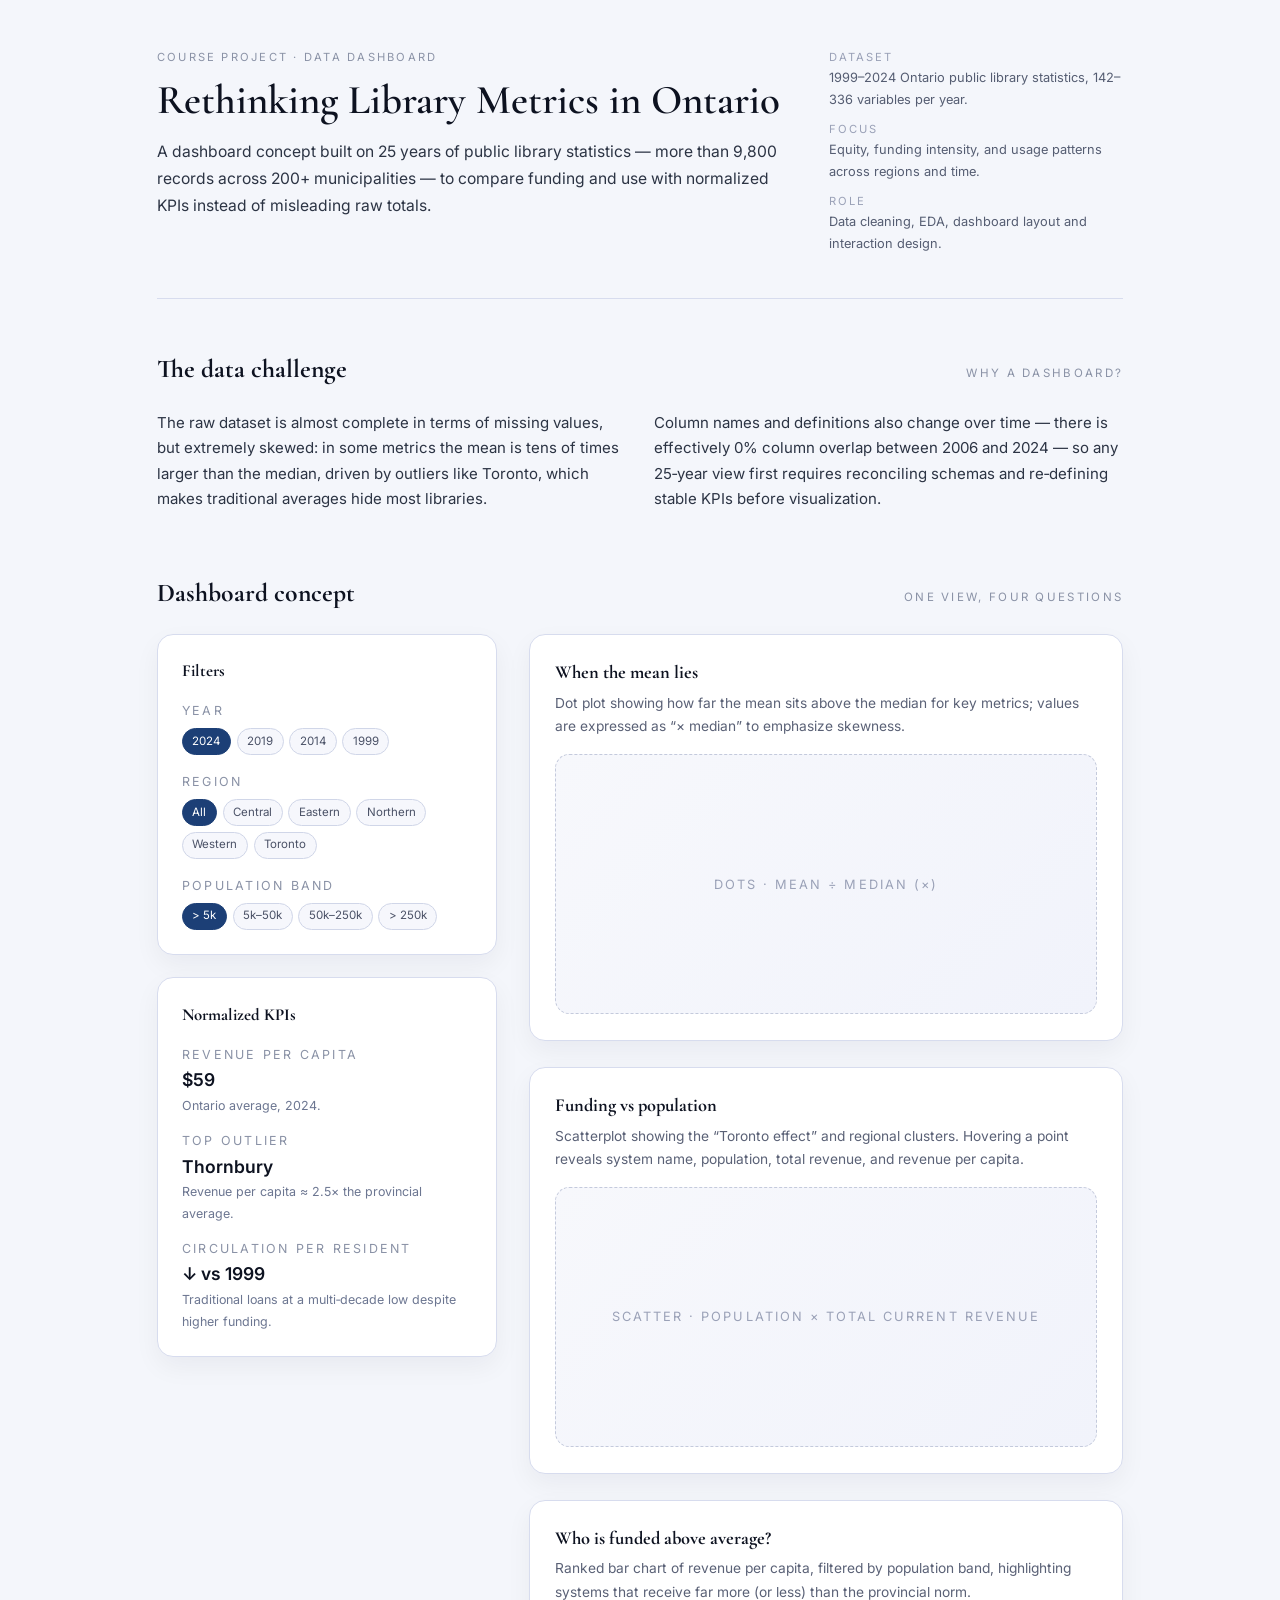
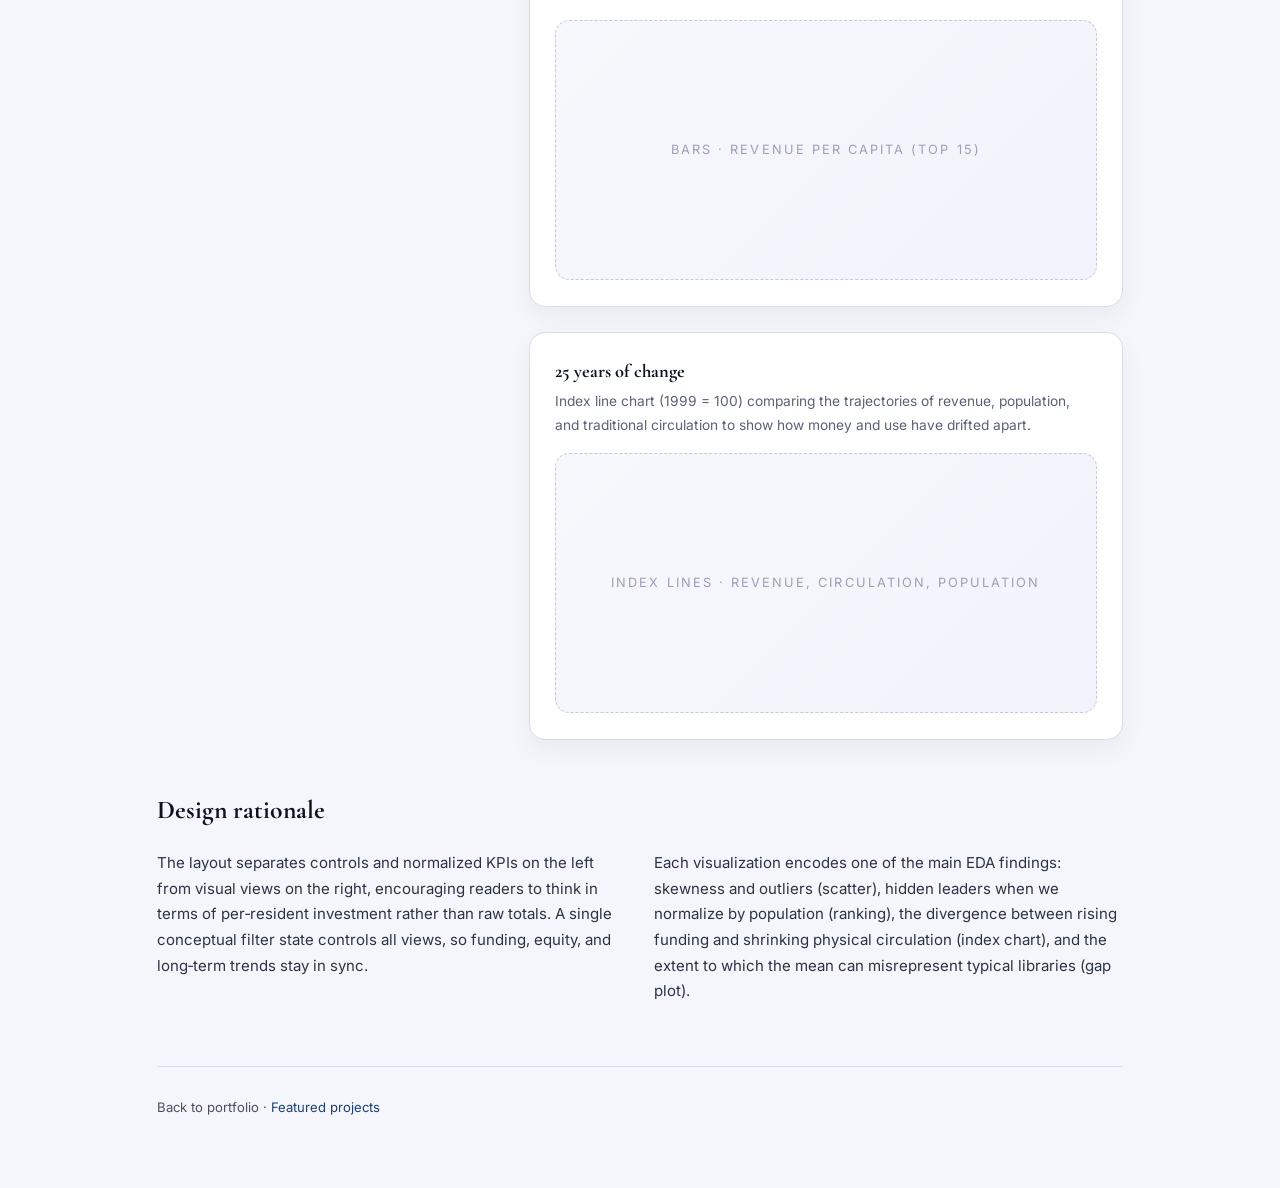
==== libraries-dashboard.html @ c0af86b8 "Initial commit (repo recriado)" ====
<!DOCTYPE html>
<html lang="en">
<head>
  <meta charset="UTF-8" />
  <title>Rethinking Library Metrics in Ontario | Vitor Messias</title>
  <meta name="viewport" content="width=device-width, initial-scale=1" />
  <link href="https://fonts.googleapis.com/css2?family=Cormorant+Garamond:wght@500;600;700&family=Inter:wght@300;400;500;600&display=swap" rel="stylesheet">
  <link rel="stylesheet" href="css/libraries-dashboard.css" />
</head>
<body>
  <div class="page">

    <!-- HERO -->
    <header class="hero">
      <div class="hero-text">
        <p class="eyebrow">Course project · Data dashboard</p>
        <h1 class="hero-title">Rethinking Library Metrics in Ontario</h1>
        <p class="hero-deck">
          A dashboard concept built on 25 years of public library statistics — more than 9,800 records across 200+ municipalities — to compare funding and use with normalized KPIs instead of misleading raw totals.
        </p>
      </div>
      <aside class="hero-meta">
        <p><span>Dataset</span>1999–2024 Ontario public library statistics, 142–336 variables per year.</p>
        <p><span>Focus</span>Equity, funding intensity, and usage patterns across regions and time.</p>
        <p><span>Role</span>Data cleaning, EDA, dashboard layout and interaction design.</p>
      </aside>
    </header>

    <!-- SECTION: DATA CHALLENGE -->
    <section class="section">
      <header class="section-head">
        <h2>The data challenge</h2>
        <span class="section-tag">Why a dashboard?</span>
      </header>
      <div class="section-body two-col">
        <p>
          The raw dataset is almost complete in terms of missing values, but extremely skewed: in some metrics the mean is tens of times larger than the median, driven by outliers like Toronto, which makes traditional averages hide most libraries.
        </p>
        <p>
          Column names and definitions also change over time — there is effectively 0% column overlap between 2006 and 2024 — so any 25‑year view first requires reconciling schemas and re‑defining stable KPIs before visualization.
        </p>
      </div>
    </section>

    <!-- DASHBOARD LAYOUT -->
    <section class="section">
      <header class="section-head">
        <h2>Dashboard concept</h2>
        <span class="section-tag">One view, four questions</span>
      </header>

      <div class="dash-layout">
        <!-- LEFT: FILTERS & KPIs -->
        <aside class="dash-sidebar">
          <div class="panel panel-filters">
            <h3>Filters</h3>
            <div class="filter-group">
              <label>Year</label>
              <div class="pill-row">
                <span class="pill pill-active">2024</span>
                <span class="pill">2019</span>
                <span class="pill">2014</span>
                <span class="pill">1999</span>
              </div>
            </div>
            <div class="filter-group">
              <label>Region</label>
              <div class="pill-row">
                <span class="pill pill-active">All</span>
                <span class="pill">Central</span>
                <span class="pill">Eastern</span>
                <span class="pill">Northern</span>
                <span class="pill">Western</span>
                <span class="pill">Toronto</span>
              </div>
            </div>
            <div class="filter-group">
              <label>Population band</label>
              <div class="pill-row">
                <span class="pill pill-active">&gt; 5k</span>
                <span class="pill">5k–50k</span>
                <span class="pill">50k–250k</span>
                <span class="pill">&gt; 250k</span>
              </div>
            </div>
          </div>

          <div class="panel panel-kpis">
            <h3>Normalized KPIs</h3>
            <div class="kpi">
              <span class="kpi-label">Revenue per capita</span>
              <span class="kpi-value">$59</span>
              <span class="kpi-note">Ontario average, 2024.</span>
            </div>
            <div class="kpi">
              <span class="kpi-label">Top outlier</span>
              <span class="kpi-value">Thornbury</span>
              <span class="kpi-note">Revenue per capita ≈ 2.5× the provincial average.</span>
            </div>
            <div class="kpi">
              <span class="kpi-label">Circulation per resident</span>
              <span class="kpi-value">↓ vs 1999</span>
              <span class="kpi-note">Traditional loans at a multi‑decade low despite higher funding.</span>
            </div>
          </div>
        </aside>

        <!-- RIGHT: MAIN VIEWS -->
        <div class="dash-main">

          <!-- VIEW 1: FUNDING VS POPULATION -->
          <section class="view view-scatter">
            <header class="view-head">
              <h3>Funding vs population</h3>
              <p>Scatterplot showing the “Toronto effect” and regional clusters. Hovering a point reveals system name, population, total revenue, and revenue per capita.</p>
            </header>
            <div class="view-body">
              <div id="viz-funding-scatter" class="viz-placeholder">
                <span>Scatter · Population × Total current revenue</span>
              </div>
            </div>
          </section>

          <!-- VIEW 2: REVENUE PER CAPITA RANKING -->
          <section class="view view-bar">
            <header class="view-head">
              <h3>Who is funded above average?</h3>
              <p>Ranked bar chart of revenue per capita, filtered by population band, highlighting systems that receive far more (or less) than the provincial norm.</p>
            </header>
            <div class="view-body">
              <div id="viz-revenue-ranking" class="viz-placeholder">
                <span>Bars · Revenue per capita (Top 15)</span>
              </div>
            </div>
          </section>

          <!-- VIEW 3: 25-YEAR INDEX -->
          <section class="view view-index">
            <header class="view-head">
              <h3>25 years of change</h3>
              <p>Index line chart (1999 = 100) comparing the trajectories of revenue, population, and traditional circulation to show how money and use have drifted apart.</p>
            </header>
            <div class="view-body">
              <div id="viz-index-lines" class="viz-placeholder">
                <span>Index lines · Revenue, circulation, population</span>
              </div>
            </div>
          </section>

          <!-- VIEW 4: WHEN MEAN LIES -->
          <section class="view view-dot">
            <header class="view-head">
              <h3>When the mean lies</h3>
              <p>Dot plot showing how far the mean sits above the median for key metrics; values are expressed as “× median” to emphasize skewness.</p>
            </header>
            <div class="view-body">
              <div id="viz-metrics-gap" class="viz-placeholder">
                <span>Dots · Mean ÷ Median (×)</span>
              </div>
            </div>
          </section>

        </div>
      </div>
    </section>

    <!-- SECTION: DESIGN RATIONALE -->
    <section class="section">
      <header class="section-head">
        <h2>Design rationale</h2>
      </header>
      <div class="section-body two-col">
        <p>
          The layout separates controls and normalized KPIs on the left from visual views on the right, encouraging readers to think in terms of per‑resident investment rather than raw totals. A single conceptual filter state controls all views, so funding, equity, and long‑term trends stay in sync.
        </p>
        <p>
          Each visualization encodes one of the main EDA findings: skewness and outliers (scatter), hidden leaders when we normalize by population (ranking), the divergence between rising funding and shrinking physical circulation (index chart), and the extent to which the mean can misrepresent typical libraries (gap plot).
        </p>
      </div>
    </section>

    <!-- FOOTER -->
    <footer class="footer">
      <p>
        Back to portfolio · <a href="../index.html#projects">Featured projects</a>
      </p>
    </footer>

  </div>

  <!-- SCRIPTS -->
  <script src="https://d3js.org/d3.v7.min.js"></script>
  <script src="js/libraries-dashboard.js"></script>
</body>
</html>
---- css/libraries-dashboard.css ----
/* GLOBAL */

*,
*::before,
*::after {
  box-sizing: border-box;
}

body {
  margin: 0;
  padding: 0;
  background: #F4F6FB;
  color: #0D1220;
  font-family: 'Inter', system-ui, -apple-system, BlinkMacSystemFont, sans-serif;
  line-height: 1.7;
}

.page {
  max-width: 1120px;
  margin: 0 auto;
  padding: 3rem 6vw 3.5rem;
}

/* ==================== CROSS-BROWSER FIXES ==================== */
.hero-title {
  font-size: 2.65rem;
  font-size: clamp(2.4rem, 3.2vw, 2.9rem);
}
html {
  scroll-behavior: smooth;
  -webkit-font-smoothing: antialiased;
  -moz-osx-font-smoothing: grayscale;
}

/* HERO */

.hero {
  display: grid;
  grid-template-columns: minmax(0, 3fr) minmax(260px, 1.4fr);
  gap: 2.6rem;
  padding-bottom: 2.1rem;
  border-bottom: 1px solid #D7DCEE;
}

.eyebrow {
  text-transform: uppercase;
  letter-spacing: .2em;
  font-size: 0.7rem;
  color: #8A92A6;
  margin: 0 0 0.7rem 0;
}

.hero-title {
  font-family: 'Cormorant Garamond', serif;
  font-weight: 600;
  font-size: clamp(2.4rem, 3.2vw, 2.9rem);
  line-height: 1.1;
  margin: 0 0 1rem 0;
}

.hero-deck {
  margin: 0;
  font-size: 0.98rem;
  color: #2C3444;
  max-width: 40rem;
}

.hero-meta {
  font-size: 0.8rem;
  color: #555D72;
  align-self: flex-start;
}

.hero-meta p {
  margin: 0 0 0.6rem 0;
}

.hero-meta span {
  display: block;
  font-size: 0.7rem;
  text-transform: uppercase;
  letter-spacing: .18em;
  color: #9AA1B7;
}


/* SECTIONS */

.section {
  margin-top: 3rem;
}

.section-head {
  display: flex;
  align-items: baseline;
  justify-content: space-between;
  margin-bottom: 1.2rem;
}

.section-head h2 {
  font-family: 'Cormorant Garamond', serif;
  font-size: 1.6rem;
  margin: 0;
}

.section-tag {
  font-size: 0.72rem;
  text-transform: uppercase;
  letter-spacing: .2em;
  color: #8A92A6;
}

.section-body {
  font-size: 0.94rem;
  color: #2C3444;
}

.section-body p {
  margin: 0 0 0.7rem 0;
}

.section-body.two-col {
  display: grid;
  grid-template-columns: minmax(0, 1.1fr) minmax(0, 1.1fr);
  gap: 1.8rem;
}


/* DASHBOARD LAYOUT */

.dash-layout {
  display: grid;
  grid-template-columns: minmax(260px, 1.2fr) minmax(0, 2.1fr);
  gap: 2rem;
  align-items: flex-start;
}

.dash-sidebar {
  display: flex;
  flex-direction: column;
  gap: 1.4rem;
}

.panel {
  background: #FFFFFF;
  border-radius: 1rem;
  border: 1px solid #D7DCEE;
  box-shadow: 0 10px 26px rgba(7,12,40,0.05);
  padding: 1.4rem 1.5rem 1.5rem;
}

.panel h3 {
  font-family: 'Cormorant Garamond', serif;
  font-size: 1.05rem;
  margin: 0 0 0.9rem 0;
}

.filter-group + .filter-group {
  margin-top: 1rem;
}

.filter-group label {
  display: block;
  font-size: 0.78rem;
  text-transform: uppercase;
  letter-spacing: .18em;
  color: #8A92A6;
  margin-bottom: 0.4rem;
}

.pill-row {
  display: flex;
  flex-wrap: wrap;
  gap: 0.35rem;
}

.pill {
  padding: 0.18rem 0.6rem;
  border-radius: 999px;
  border: 1px solid #D0D6E8;
  font-size: 0.72rem;
  color: #4B5267;
  background: #F6F7FC;
}

.pill-active {
  background: #1C3F76;
  border-color: #1C3F76;
  color: #FFFFFF;
}

.panel-kpis .kpi + .kpi {
  margin-top: 0.9rem;
}

.kpi-label {
  display: block;
  font-size: 0.78rem;
  text-transform: uppercase;
  letter-spacing: .18em;
  color: #8A92A6;
}

.kpi-value {
  display: block;
  font-size: 1.1rem;
  font-weight: 600;
  color: #0D1220;
}

.kpi-note {
  display: block;
  font-size: 0.78rem;
  color: #6C7691;
}


/* MAIN VIEWS */

.dash-main {
  display: flex;
  flex-direction: column;
  gap: 1.6rem;
}

.view-dot     { order: 1; }
.view-scatter { order: 2; }
.view-bar     { order: 3; }
.view-index   { order: 4; }

/* mapeia cada view para sua área */

.view-scatter { grid-area: scatter; }

.view-dot { grid-area: dot; }

.view-bar { grid-area: bar; }

.view-index { grid-area: index; }


.view {
  background: #FFFFFF;
  border-radius: 1rem;
  border: 1px solid #D7DCEE;
  box-shadow: 0 10px 26px rgba(7,12,40,0.05);
  padding: 1.4rem 1.6rem 1.6rem;
}

.view-head h3 {
  font-family: 'Cormorant Garamond', serif;
  font-size: 1.15rem;
  margin: 0 0 0.2rem 0;
}

.view-head p {
  margin: 0;
  font-size: 0.86rem;
  color: #5A6176;
}

.view-body {
  margin-top: 1rem;
}

.viz-placeholder {
  border-radius: 0.9rem;
  border: 1px dashed #C4CADC;
  background: linear-gradient(135deg, #F7F8FC 0%, #F1F3FB 100%);
  min-height: 260px;  /* estava 190px */
  display: flex;
  align-items: center;
  justify-content: center;
  text-align: center;
  font-size: 0.8rem;
  text-transform: uppercase;
  letter-spacing: .16em;
  color: #9AA1B7;
}

/* FOOTER */

.footer {
  margin-top: 3.2rem;
  padding-top: 1rem;
  border-top: 1px solid #D7DCEE;
  font-size: 0.82rem;
  color: #4B5060;
}

.footer a {
  color: #1C3F76;
  text-decoration: none;
}


/* RESPONSIVE */

@media (max-width: 900px) {
  .page {
    padding: 2.5rem 6vw 3rem;
  }

  .hero {
    grid-template-columns: 1fr;
    gap: 1.6rem;
  }

  .section-body.two-col {
    grid-template-columns: 1fr;
  }

  .dash-layout {
    grid-template-columns: 1fr;
  }
}
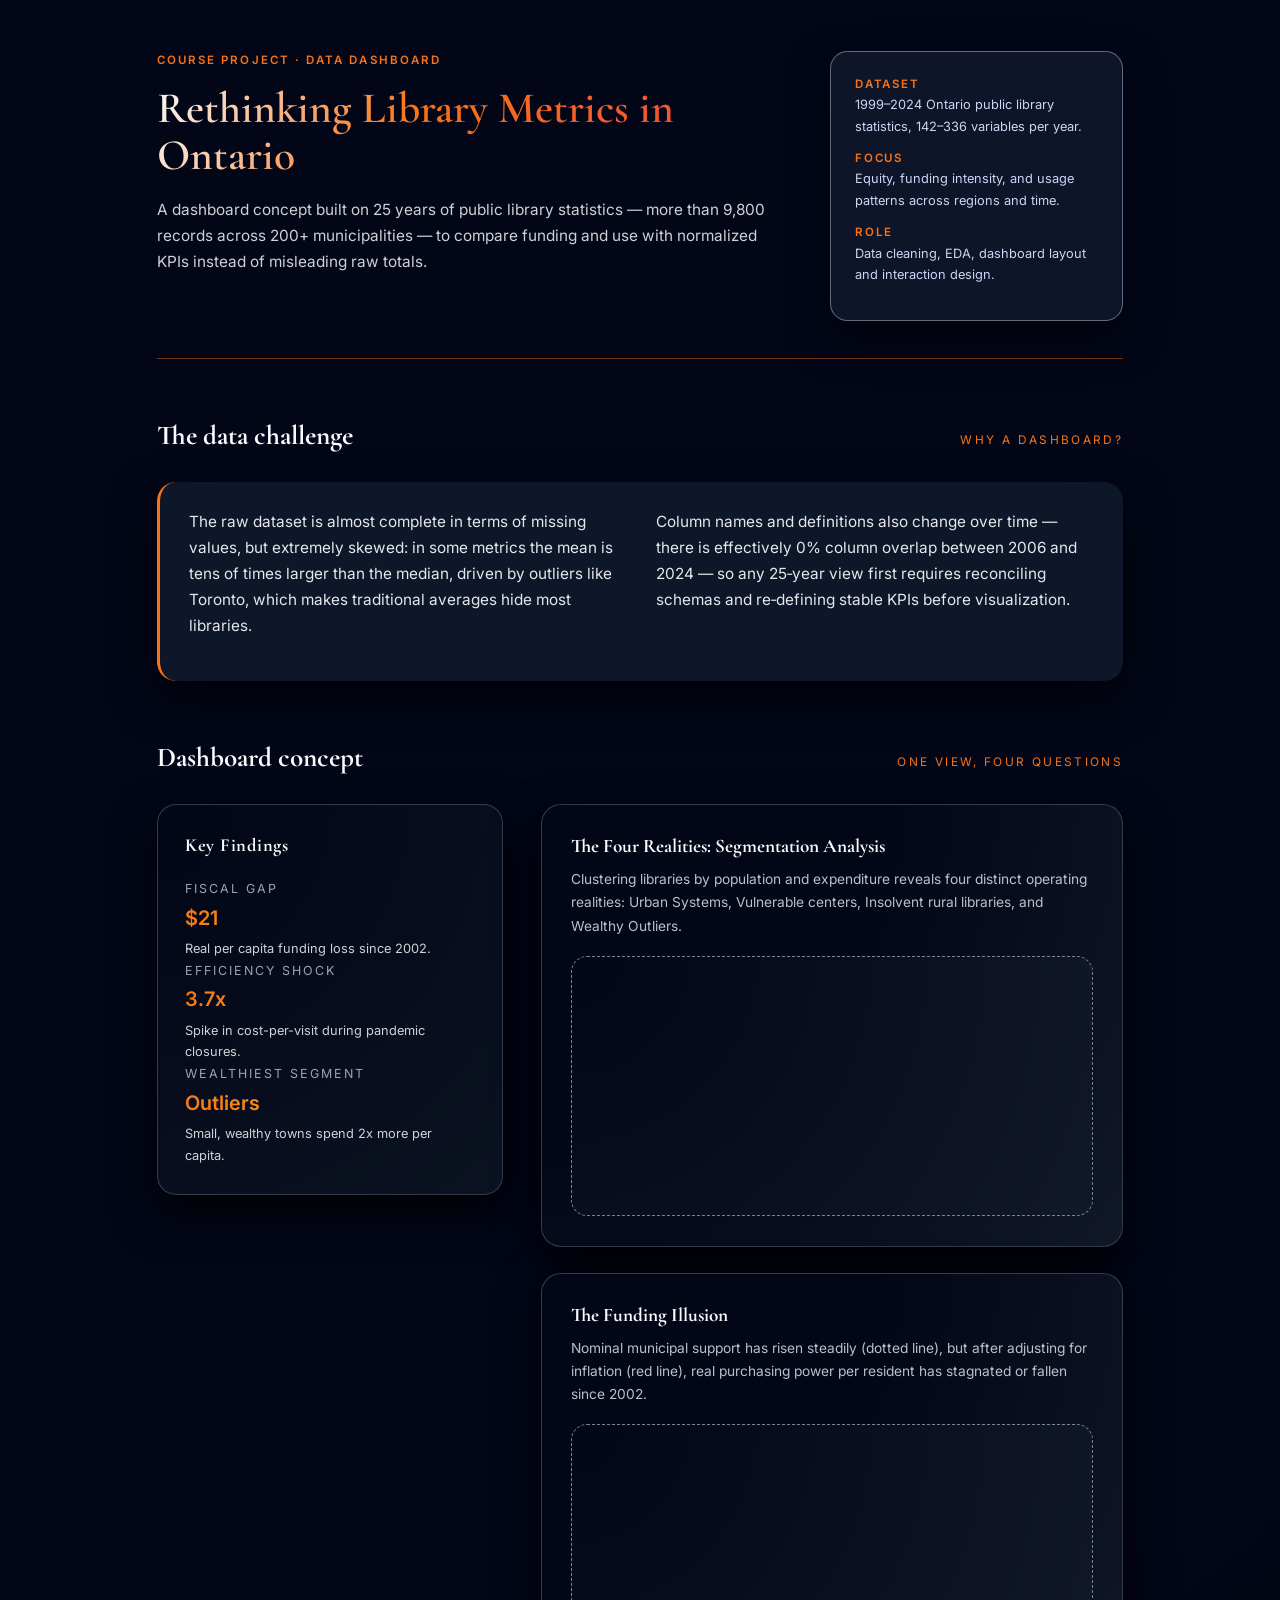
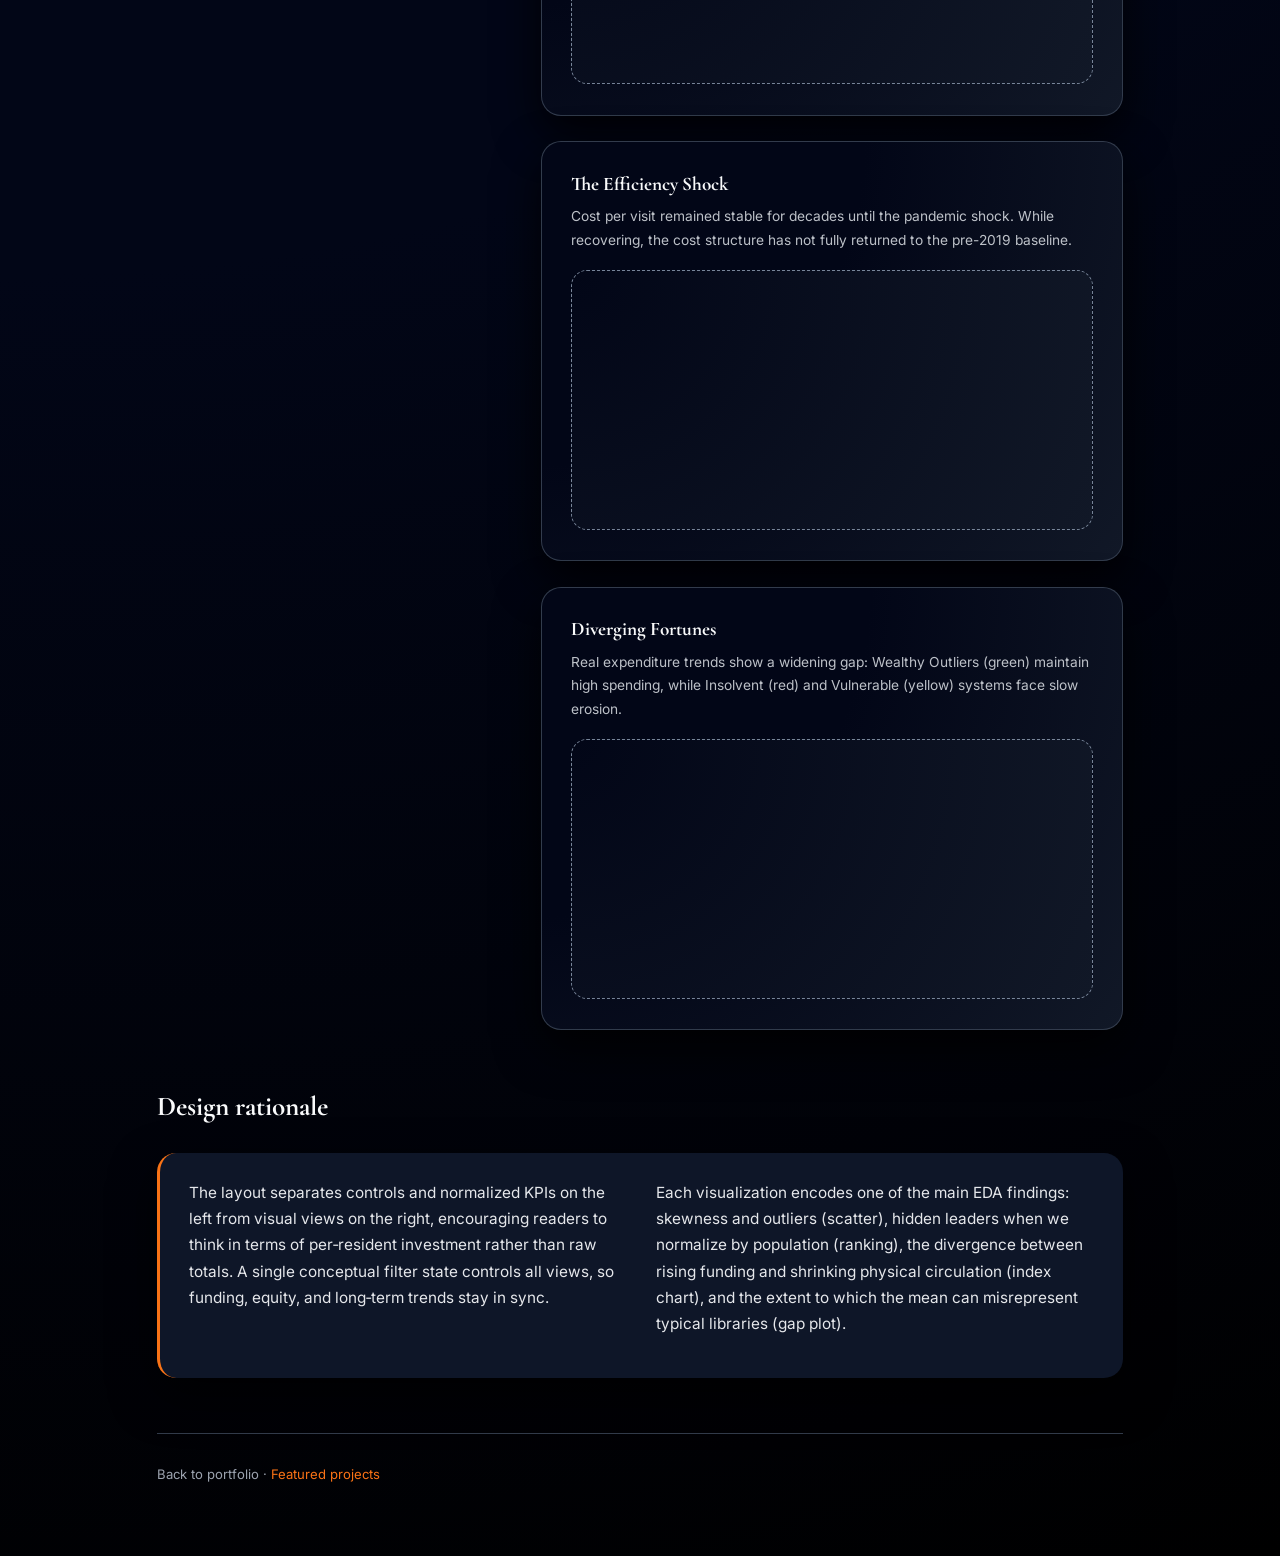
==== commit 68e7a376: "Update libraries-dashboard.html" ====
--- a/libraries-dashboard.html
+++ b/libraries-dashboard.html
@@ -50,57 +50,24 @@
       </header>
 
       <div class="dash-layout">
-        <!-- LEFT: FILTERS & KPIs -->
+        <!-- LEFT: KEY FINDINGS (Updated to match data) -->
         <aside class="dash-sidebar">
-          <div class="panel panel-filters">
-            <h3>Filters</h3>
-            <div class="filter-group">
-              <label>Year</label>
-              <div class="pill-row">
-                <span class="pill pill-active">2024</span>
-                <span class="pill">2019</span>
-                <span class="pill">2014</span>
-                <span class="pill">1999</span>
-              </div>
-            </div>
-            <div class="filter-group">
-              <label>Region</label>
-              <div class="pill-row">
-                <span class="pill pill-active">All</span>
-                <span class="pill">Central</span>
-                <span class="pill">Eastern</span>
-                <span class="pill">Northern</span>
-                <span class="pill">Western</span>
-                <span class="pill">Toronto</span>
-              </div>
-            </div>
-            <div class="filter-group">
-              <label>Population band</label>
-              <div class="pill-row">
-                <span class="pill pill-active">&gt; 5k</span>
-                <span class="pill">5k–50k</span>
-                <span class="pill">50k–250k</span>
-                <span class="pill">&gt; 250k</span>
-              </div>
-            </div>
-          </div>
-
           <div class="panel panel-kpis">
-            <h3>Normalized KPIs</h3>
+            <h3>Key Findings</h3>
             <div class="kpi">
-              <span class="kpi-label">Revenue per capita</span>
-              <span class="kpi-value">$59</span>
-              <span class="kpi-note">Ontario average, 2024.</span>
+              <span class="kpi-label">Fiscal Gap</span>
+              <span class="kpi-value">$21</span>
+              <span class="kpi-note">Real per capita funding loss since 2002.</span>
             </div>
             <div class="kpi">
-              <span class="kpi-label">Top outlier</span>
-              <span class="kpi-value">Thornbury</span>
-              <span class="kpi-note">Revenue per capita ≈ 2.5× the provincial average.</span>
+              <span class="kpi-label">Efficiency Shock</span>
+              <span class="kpi-value">3.7x</span>
+              <span class="kpi-note">Spike in cost-per-visit during pandemic closures.</span>
             </div>
             <div class="kpi">
-              <span class="kpi-label">Circulation per resident</span>
-              <span class="kpi-value">↓ vs 1999</span>
-              <span class="kpi-note">Traditional loans at a multi‑decade low despite higher funding.</span>
+              <span class="kpi-label">Wealthiest Segment</span>
+              <span class="kpi-value">Outliers</span>
+              <span class="kpi-note">Small, wealthy towns spend 2x more per capita.</span>
             </div>
           </div>
         </aside>
@@ -108,55 +75,47 @@
         <!-- RIGHT: MAIN VIEWS -->
         <div class="dash-main">
 
-          <!-- VIEW 1: FUNDING VS POPULATION -->
+          <!-- VIEW 1: SCATTER -->
           <section class="view view-scatter">
             <header class="view-head">
-              <h3>Funding vs population</h3>
-              <p>Scatterplot showing the “Toronto effect” and regional clusters. Hovering a point reveals system name, population, total revenue, and revenue per capita.</p>
+              <h3>The Four Realities: Segmentation Analysis</h3>
+              <p>Clustering libraries by population and expenditure reveals four distinct operating realities: Urban Systems, Vulnerable centers, Insolvent rural libraries, and Wealthy Outliers.</p>
             </header>
             <div class="view-body">
-              <div id="viz-funding-scatter" class="viz-placeholder">
-                <span>Scatter · Population × Total current revenue</span>
-              </div>
+              <div id="viz-funding-scatter" class="viz-placeholder"></div>
             </div>
           </section>
 
-          <!-- VIEW 2: REVENUE PER CAPITA RANKING -->
-          <section class="view view-bar">
+          <!-- VIEW 2: FUNDING ILLUSION -->
+          <section class="view view-line">
             <header class="view-head">
-              <h3>Who is funded above average?</h3>
-              <p>Ranked bar chart of revenue per capita, filtered by population band, highlighting systems that receive far more (or less) than the provincial norm.</p>
+              <h3>The Funding Illusion</h3>
+              <p>Nominal municipal support has risen steadily (dotted line), but after adjusting for inflation (red line), real purchasing power per resident has stagnated or fallen since 2002.</p>
             </header>
             <div class="view-body">
-              <div id="viz-revenue-ranking" class="viz-placeholder">
-                <span>Bars · Revenue per capita (Top 15)</span>
-              </div>
+              <div id="viz-revenue-ranking" class="viz-placeholder"></div>
             </div>
           </section>
 
-          <!-- VIEW 3: 25-YEAR INDEX -->
-          <section class="view view-index">
+          <!-- VIEW 3: COST INDEX -->
+          <section class="view view-line">
             <header class="view-head">
-              <h3>25 years of change</h3>
-              <p>Index line chart (1999 = 100) comparing the trajectories of revenue, population, and traditional circulation to show how money and use have drifted apart.</p>
+              <h3>The Efficiency Shock</h3>
+              <p>Cost per visit remained stable for decades until the pandemic shock. While recovering, the cost structure has not fully returned to the pre-2019 baseline.</p>
             </header>
             <div class="view-body">
-              <div id="viz-index-lines" class="viz-placeholder">
-                <span>Index lines · Revenue, circulation, population</span>
-              </div>
+              <div id="viz-index-lines" class="viz-placeholder"></div>
             </div>
           </section>
 
-          <!-- VIEW 4: WHEN MEAN LIES -->
-          <section class="view view-dot">
+          <!-- VIEW 4: SEGMENT TRENDS -->
+          <section class="view view-line">
             <header class="view-head">
-              <h3>When the mean lies</h3>
-              <p>Dot plot showing how far the mean sits above the median for key metrics; values are expressed as “× median” to emphasize skewness.</p>
+              <h3>Diverging Fortunes</h3>
+              <p>Real expenditure trends show a widening gap: Wealthy Outliers (green) maintain high spending, while Insolvent (red) and Vulnerable (yellow) systems face slow erosion.</p>
             </header>
             <div class="view-body">
-              <div id="viz-metrics-gap" class="viz-placeholder">
-                <span>Dots · Mean ÷ Median (×)</span>
-              </div>
+              <div id="viz-metrics-gap" class="viz-placeholder"></div>
             </div>
           </section>
 
--- a/css/libraries-dashboard.css
+++ b/css/libraries-dashboard.css
@@ -1,4 +1,6 @@
-/* GLOBAL */
+/* ========= LIBRARIES DASHBOARD ========= */
+
+/* Base */
 
 *,
 *::before,
@@ -9,8 +11,8 @@
 body {
   margin: 0;
   padding: 0;
-  background: #F4F6FB;
-  color: #0D1220;
+  background: radial-gradient(circle at top left, #020617 0%, #020617 55%, #000000 100%);
+  color: #E5E7EB;
   font-family: 'Inter', system-ui, -apple-system, BlinkMacSystemFont, sans-serif;
   line-height: 1.7;
 }
@@ -18,105 +20,119 @@
 .page {
   max-width: 1120px;
   margin: 0 auto;
-  padding: 3rem 6vw 3.5rem;
-}
-
-/* ==================== CROSS-BROWSER FIXES ==================== */
-.hero-title {
-  font-size: 2.65rem;
-  font-size: clamp(2.4rem, 3.2vw, 2.9rem);
-}
+  padding: 3.2rem 6vw 3.6rem;
+}
+
+/* Cross‑browser */
+
 html {
   scroll-behavior: smooth;
   -webkit-font-smoothing: antialiased;
   -moz-osx-font-smoothing: grayscale;
 }
 
-/* HERO */
+/* Hero */
 
 .hero {
   display: grid;
   grid-template-columns: minmax(0, 3fr) minmax(260px, 1.4fr);
-  gap: 2.6rem;
-  padding-bottom: 2.1rem;
-  border-bottom: 1px solid #D7DCEE;
+  gap: 2.8rem;
+  padding-bottom: 2.3rem;
+  border-bottom: 1px solid rgba(249,115,22,0.45);
 }
 
 .eyebrow {
   text-transform: uppercase;
-  letter-spacing: .2em;
-  font-size: 0.7rem;
-  color: #8A92A6;
-  margin: 0 0 0.7rem 0;
+  letter-spacing: .18em;
+  font-size: 0.72rem;
+  color: #F97316;
+  font-weight: 600;
+  margin: 0 0 0.9rem 0;
 }
 
 .hero-title {
   font-family: 'Cormorant Garamond', serif;
   font-weight: 600;
-  font-size: clamp(2.4rem, 3.2vw, 2.9rem);
-  line-height: 1.1;
-  margin: 0 0 1rem 0;
+  font-size: clamp(2.6rem, 3.4vw, 3.1rem);
+  line-height: 1.08;
+  margin: 0 0 1.1rem 0;
+  background: linear-gradient(120deg, #F9FAFB 0%, #F97316 40%, #EF4444 100%);
+  -webkit-background-clip: text;
+  -webkit-text-fill-color: transparent;
+  background-clip: text;
 }
 
 .hero-deck {
   margin: 0;
-  font-size: 0.98rem;
-  color: #2C3444;
+  font-size: 0.96rem;
+  color: #E5E7EB;
   max-width: 40rem;
+  opacity: 0.9;
 }
 
 .hero-meta {
   font-size: 0.8rem;
-  color: #555D72;
+  color: #CBD5F5;
   align-self: flex-start;
+  background: rgba(15,23,42,0.94);
+  padding: 1.4rem 1.5rem;
+  border-radius: 1.1rem;
+  border: 1px solid rgba(148,163,184,0.6);
+  box-shadow: 0 18px 40px rgba(0,0,0,0.55);
 }
 
 .hero-meta p {
-  margin: 0 0 0.6rem 0;
+  margin: 0 0 0.7rem 0;
 }
 
 .hero-meta span {
   display: block;
-  font-size: 0.7rem;
-  text-transform: uppercase;
-  letter-spacing: .18em;
-  color: #9AA1B7;
-}
-
-
-/* SECTIONS */
+  font-size: 0.72rem;
+  text-transform: uppercase;
+  letter-spacing: .16em;
+  color: #F97316;
+  font-weight: 600;
+}
+
+/* Sections */
 
 .section {
-  margin-top: 3rem;
+  margin-top: 3.4rem;
 }
 
 .section-head {
   display: flex;
   align-items: baseline;
   justify-content: space-between;
-  margin-bottom: 1.2rem;
+  margin-bottom: 1.4rem;
 }
 
 .section-head h2 {
   font-family: 'Cormorant Garamond', serif;
-  font-size: 1.6rem;
+  font-size: 1.7rem;
   margin: 0;
+  color: #F9FAFB;
 }
 
 .section-tag {
-  font-size: 0.72rem;
+  font-size: 0.74rem;
   text-transform: uppercase;
   letter-spacing: .2em;
-  color: #8A92A6;
+  color: #F97316;
 }
 
 .section-body {
-  font-size: 0.94rem;
-  color: #2C3444;
+  font-size: 0.96rem;
+  color: #E5E7EB;
+  background: rgba(15,23,42,0.96);
+  padding: 1.7rem 1.8rem 1.8rem;
+  border-radius: 1.2rem;
+  border-left: 3px solid #F97316;
+  box-shadow: 0 18px 45px rgba(0,0,0,0.7);
 }
 
 .section-body p {
-  margin: 0 0 0.7rem 0;
+  margin: 0 0 0.8rem 0;
 }
 
 .section-body.two-col {
@@ -125,38 +141,41 @@
   gap: 1.8rem;
 }
 
-
-/* DASHBOARD LAYOUT */
+/* Dashboard layout */
 
 .dash-layout {
   display: grid;
-  grid-template-columns: minmax(260px, 1.2fr) minmax(0, 2.1fr);
-  gap: 2rem;
+  grid-template-columns: minmax(260px, 1.25fr) minmax(0, 2.1fr);
+  gap: 2.4rem;
   align-items: flex-start;
 }
 
+/* Sidebar panels */
+
 .dash-sidebar {
   display: flex;
   flex-direction: column;
-  gap: 1.4rem;
+  gap: 1.6rem;
 }
 
 .panel {
-  background: #FFFFFF;
-  border-radius: 1rem;
-  border: 1px solid #D7DCEE;
-  box-shadow: 0 10px 26px rgba(7,12,40,0.05);
-  padding: 1.4rem 1.5rem 1.5rem;
+  background: radial-gradient(circle at top left, #020617, #0B1220);
+  border-radius: 1.2rem;
+  border: 1px solid rgba(55,65,81,0.9);
+  box-shadow: 0 18px 45px rgba(0,0,0,0.85);
+  padding: 1.6rem 1.7rem 1.7rem;
 }
 
 .panel h3 {
   font-family: 'Cormorant Garamond', serif;
-  font-size: 1.05rem;
-  margin: 0 0 0.9rem 0;
+  font-size: 1.15rem;
+  letter-spacing: 0.04em;
+  margin: 0 0 1rem 0;
+  color: #F9FAFB;
 }
 
 .filter-group + .filter-group {
-  margin-top: 1rem;
+  margin-top: 1.1rem;
 }
 
 .filter-group label {
@@ -164,58 +183,60 @@
   font-size: 0.78rem;
   text-transform: uppercase;
   letter-spacing: .18em;
-  color: #8A92A6;
-  margin-bottom: 0.4rem;
+  color: #9CA3AF;
+  margin-bottom: 0.5rem;
 }
 
 .pill-row {
   display: flex;
   flex-wrap: wrap;
-  gap: 0.35rem;
+  gap: 0.4rem;
 }
 
 .pill {
-  padding: 0.18rem 0.6rem;
+  padding: 0.2rem 0.7rem;
   border-radius: 999px;
-  border: 1px solid #D0D6E8;
-  font-size: 0.72rem;
-  color: #4B5267;
-  background: #F6F7FC;
+  border: 1px solid rgba(75,85,99,0.9);
+  font-size: 0.74rem;
+  color: #E5E7EB;
+  background: rgba(15,23,42,0.9);
 }
 
 .pill-active {
-  background: #1C3F76;
-  border-color: #1C3F76;
-  color: #FFFFFF;
-}
-
-.panel-kpis .kpi + .kpi {
-  margin-top: 0.9rem;
+  background: linear-gradient(120deg, #F97316, #EF4444);
+  border-color: transparent;
+  color: #111827;
+  box-shadow: 0 0 0 1px rgba(0,0,0,0.5), 0 10px 25px rgba(248,113,113,0.45);
 }
 
 .kpi-label {
   display: block;
   font-size: 0.78rem;
   text-transform: uppercase;
-  letter-spacing: .18em;
-  color: #8A92A6;
+  letter-spacing: .16em;
+  color: #9CA3AF;
 }
 
 .kpi-value {
   display: block;
-  font-size: 1.1rem;
+  font-size: 1.25rem;
   font-weight: 600;
-  color: #0D1220;
+  margin-top: 0.1rem;
+  background: linear-gradient(120deg, #F97316, #FACC15);
+  -webkit-background-clip: text;
+  -webkit-text-fill-color: transparent;
+  background-clip: text;
 }
 
 .kpi-note {
   display: block;
-  font-size: 0.78rem;
-  color: #6C7691;
-}
-
-
-/* MAIN VIEWS */
+  font-size: 0.8rem;
+  color: #E5E7EB;
+  opacity: 0.9;
+  margin-top: 0.2rem;
+}
+
+/* Main views */
 
 .dash-main {
   display: flex;
@@ -223,51 +244,39 @@
   gap: 1.6rem;
 }
 
-.view-dot     { order: 1; }
-.view-scatter { order: 2; }
-.view-bar     { order: 3; }
-.view-index   { order: 4; }
-
-/* mapeia cada view para sua área */
-
-.view-scatter { grid-area: scatter; }
-
-.view-dot { grid-area: dot; }
-
-.view-bar { grid-area: bar; }
-
-.view-index { grid-area: index; }
-
-
 .view {
-  background: #FFFFFF;
-  border-radius: 1rem;
-  border: 1px solid #D7DCEE;
-  box-shadow: 0 10px 26px rgba(7,12,40,0.05);
-  padding: 1.4rem 1.6rem 1.6rem;
+  background: radial-gradient(circle at top left, #020617, #020617 45%, #111827 100%);
+  border-radius: 1.25rem;
+  border: 1px solid rgba(55,65,81,0.9);
+  box-shadow: 0 18px 45px rgba(0,0,0,0.85);
+  padding: 1.6rem 1.8rem 1.9rem;
 }
 
 .view-head h3 {
   font-family: 'Cormorant Garamond', serif;
-  font-size: 1.15rem;
-  margin: 0 0 0.2rem 0;
+  font-size: 1.2rem;
+  margin: 0 0 0.3rem 0;
+  color: #F9FAFB;
 }
 
 .view-head p {
   margin: 0;
   font-size: 0.86rem;
-  color: #5A6176;
+  color: #D1D5DB;
+  opacity: 0.9;
 }
 
 .view-body {
-  margin-top: 1rem;
-}
+  margin-top: 1.1rem;
+}
+
+/* Viz placeholders */
 
 .viz-placeholder {
-  border-radius: 0.9rem;
-  border: 1px dashed #C4CADC;
-  background: linear-gradient(135deg, #F7F8FC 0%, #F1F3FB 100%);
-  min-height: 260px;  /* estava 190px */
+  border-radius: 1rem;
+  border: 1px dashed rgba(148,163,184,0.8);
+  background: radial-gradient(circle at top left, #020617, #111827);
+  min-height: 260px;
   display: flex;
   align-items: center;
   justify-content: center;
@@ -275,35 +284,34 @@
   font-size: 0.8rem;
   text-transform: uppercase;
   letter-spacing: .16em;
-  color: #9AA1B7;
-}
-
-/* FOOTER */
+  color: #9CA3AF;
+}
+
+/* Footer */
 
 .footer {
-  margin-top: 3.2rem;
+  margin-top: 3.4rem;
   padding-top: 1rem;
-  border-top: 1px solid #D7DCEE;
+  border-top: 1px solid rgba(55,65,81,0.9);
   font-size: 0.82rem;
-  color: #4B5060;
+  color: #9CA3AF;
 }
 
 .footer a {
-  color: #1C3F76;
+  color: #F97316;
   text-decoration: none;
 }
 
-
-/* RESPONSIVE */
+/* Responsive */
 
 @media (max-width: 900px) {
   .page {
-    padding: 2.5rem 6vw 3rem;
+    padding: 2.6rem 6vw 3rem;
   }
 
   .hero {
     grid-template-columns: 1fr;
-    gap: 1.6rem;
+    gap: 1.8rem;
   }
 
   .section-body.two-col {
@@ -314,5 +322,3 @@
     grid-template-columns: 1fr;
   }
 }
-
-
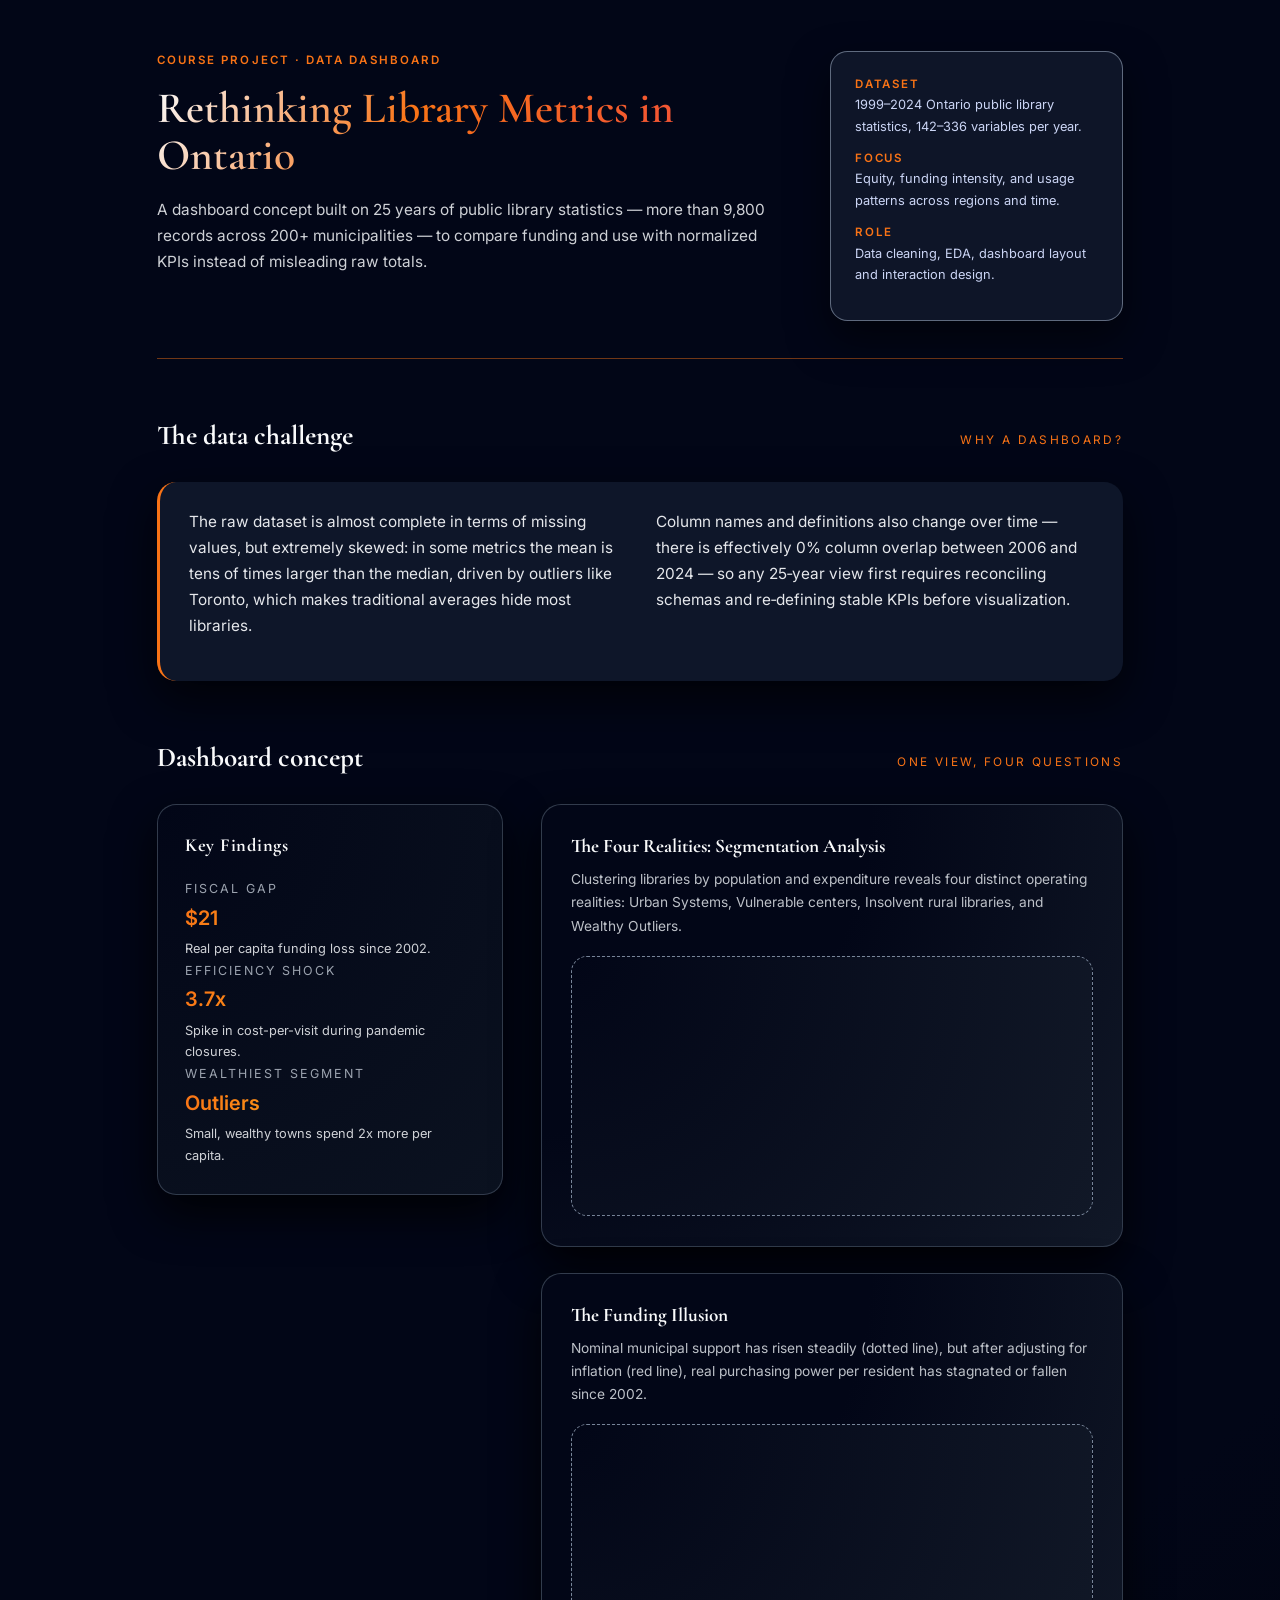
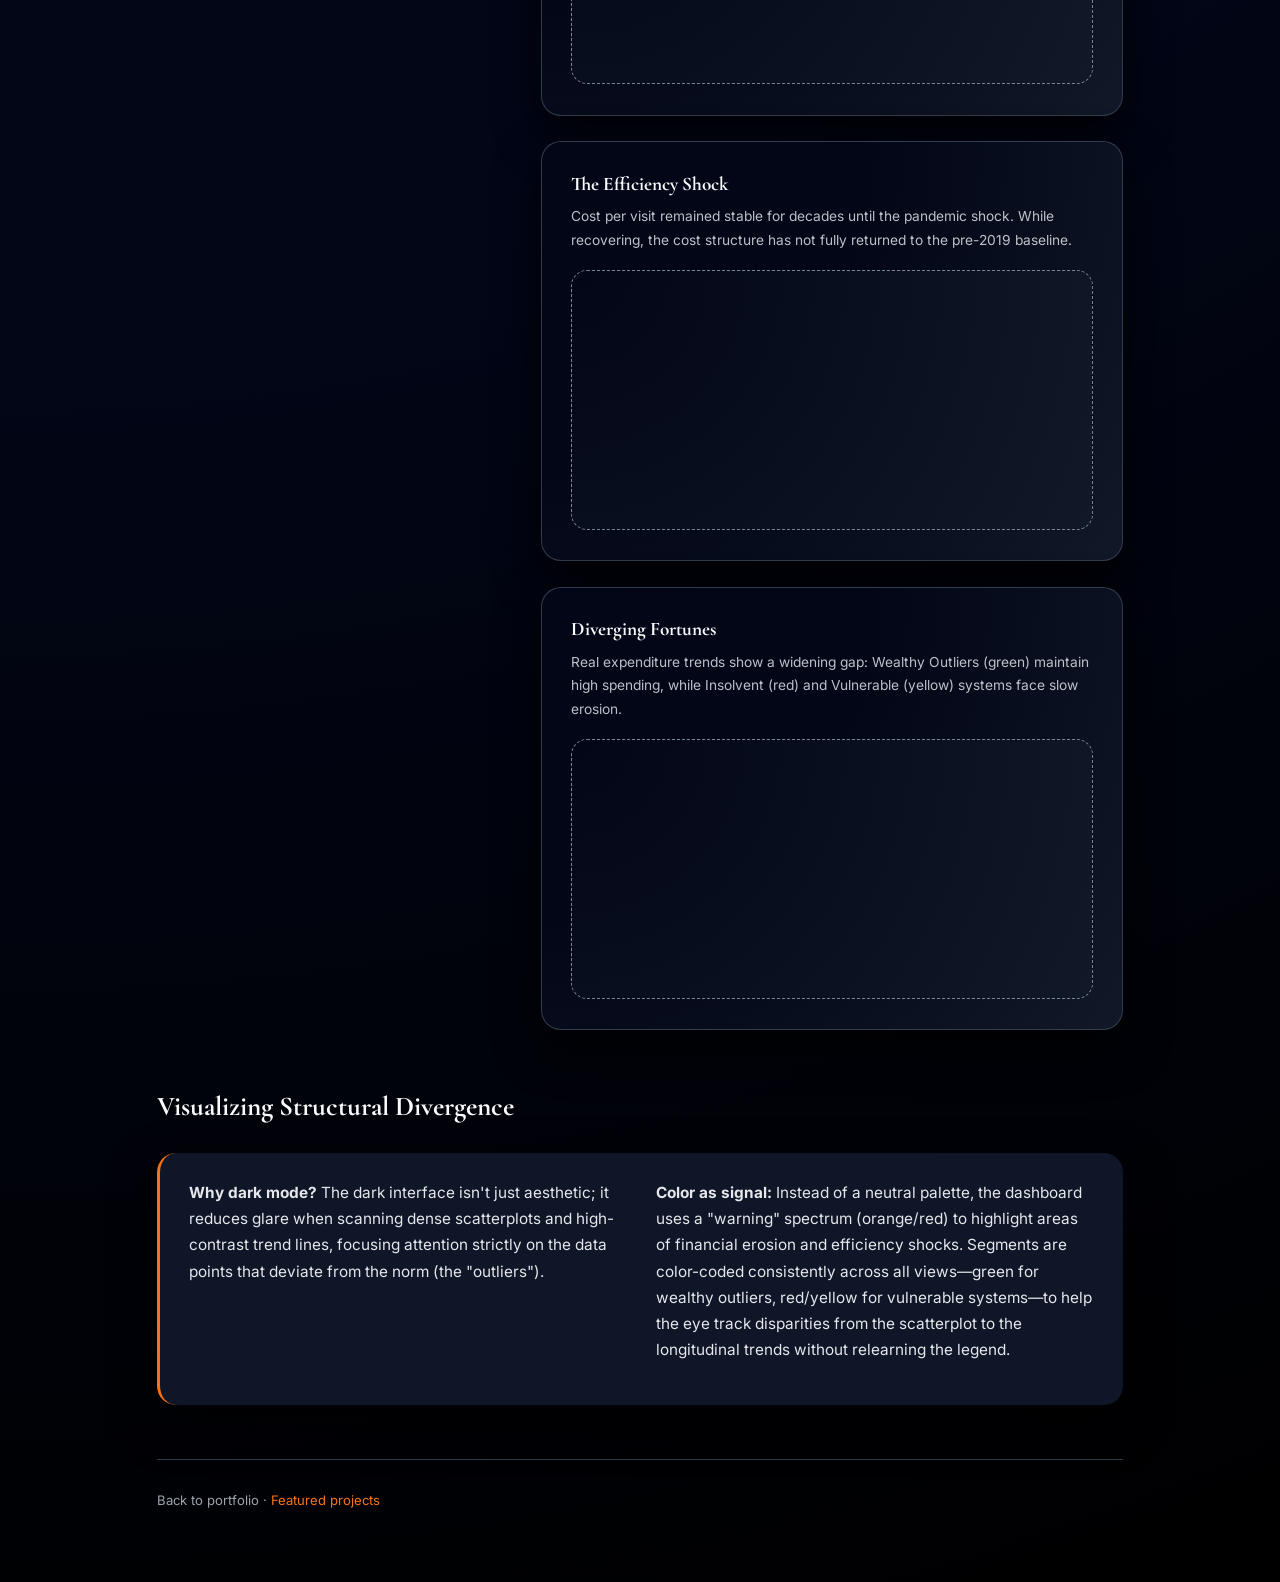
==== commit 4c3634ee: "Update libraries-dashboard.html" ====
--- a/libraries-dashboard.html
+++ b/libraries-dashboard.html
@@ -124,19 +124,20 @@
     </section>
 
     <!-- SECTION: DESIGN RATIONALE -->
-    <section class="section">
-      <header class="section-head">
-        <h2>Design rationale</h2>
-      </header>
-      <div class="section-body two-col">
-        <p>
-          The layout separates controls and normalized KPIs on the left from visual views on the right, encouraging readers to think in terms of per‑resident investment rather than raw totals. A single conceptual filter state controls all views, so funding, equity, and long‑term trends stay in sync.
-        </p>
-        <p>
-          Each visualization encodes one of the main EDA findings: skewness and outliers (scatter), hidden leaders when we normalize by population (ranking), the divergence between rising funding and shrinking physical circulation (index chart), and the extent to which the mean can misrepresent typical libraries (gap plot).
-        </p>
-      </div>
-    </section>
+<section class="section">
+  <header class="section-head">
+    <h2>Visualizing Structural Divergence</h2>
+  </header>
+  <div class="section-body two-col">
+    <p>
+      <strong>Why dark mode?</strong> The dark interface isn't just aesthetic; it reduces glare when scanning dense scatterplots and high-contrast trend lines, focusing attention strictly on the data points that deviate from the norm (the "outliers").
+    </p>
+    <p>
+      <strong>Color as signal:</strong> Instead of a neutral palette, the dashboard uses a "warning" spectrum (orange/red) to highlight areas of financial erosion and efficiency shocks. Segments are color-coded consistently across all views—green for wealthy outliers, red/yellow for vulnerable systems—to help the eye track disparities from the scatterplot to the longitudinal trends without relearning the legend.
+    </p>
+  </div>
+</section>
+
 
     <!-- FOOTER -->
     <footer class="footer">
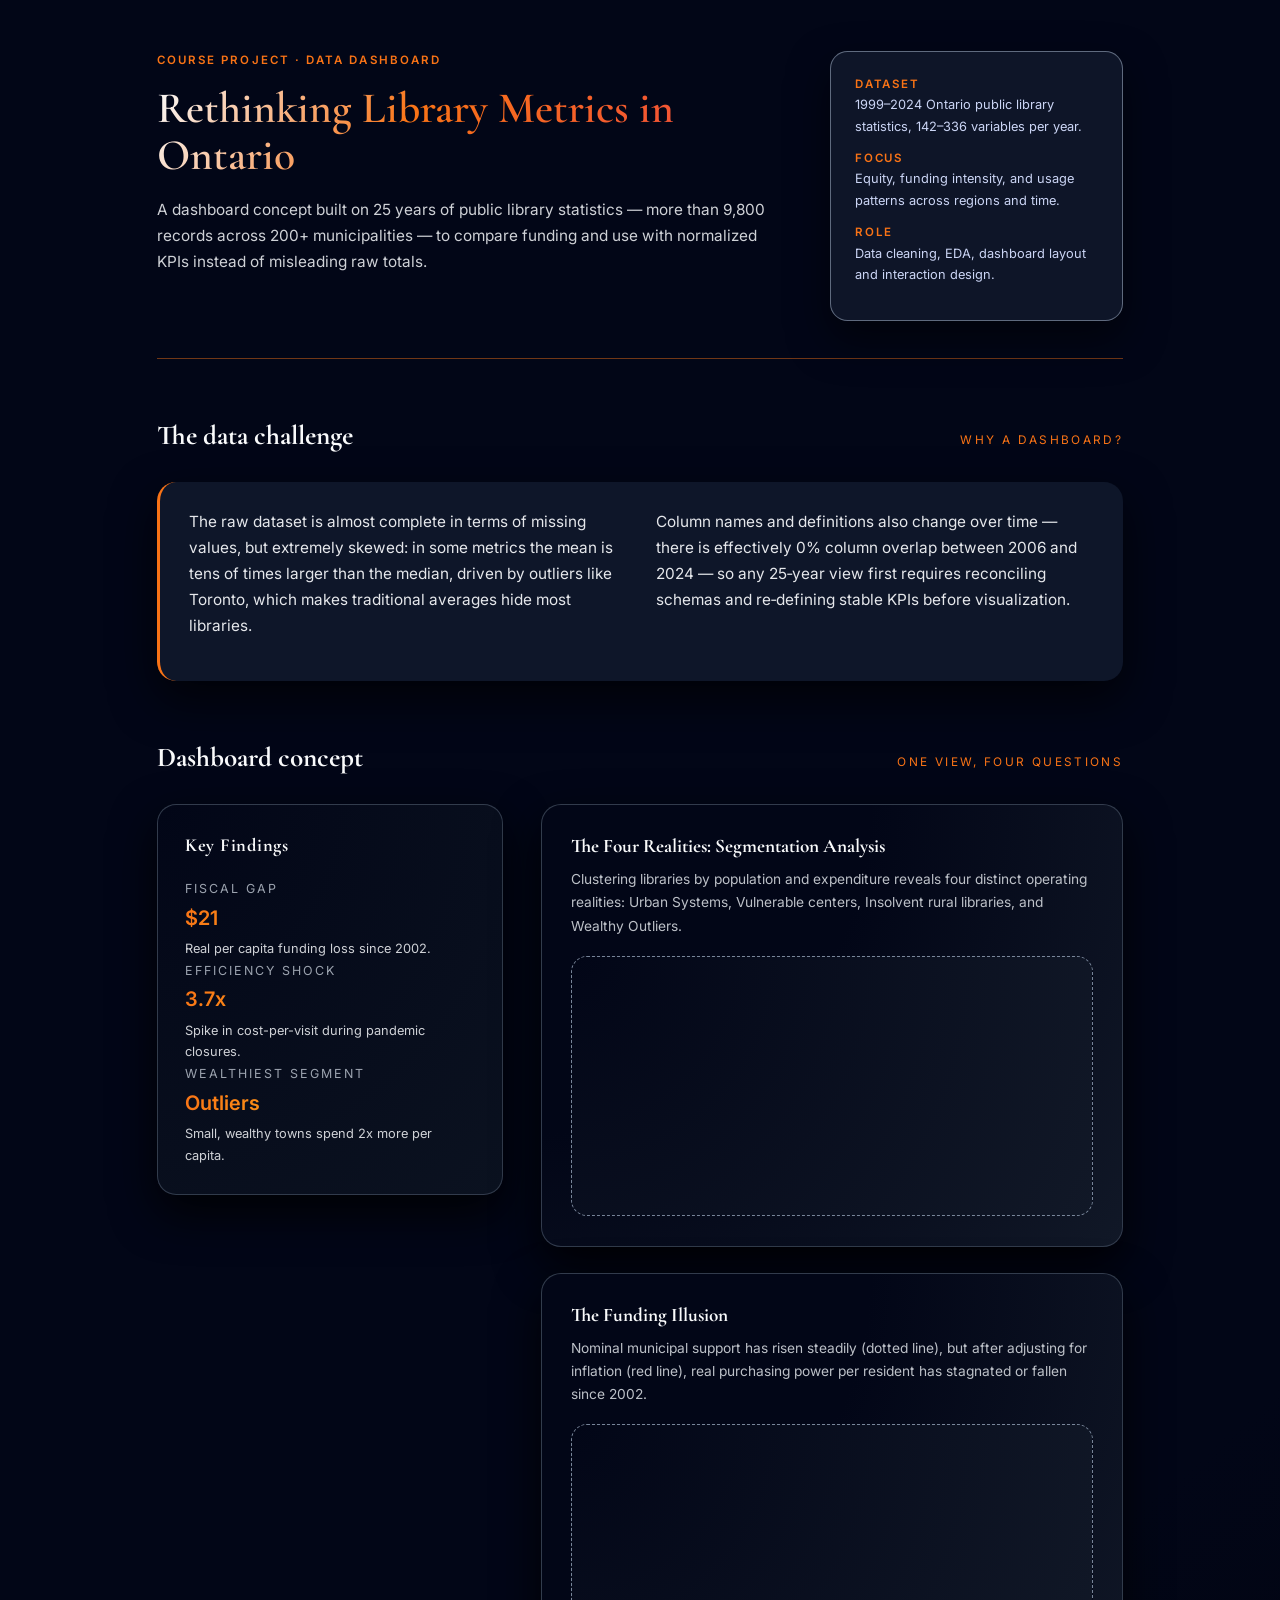
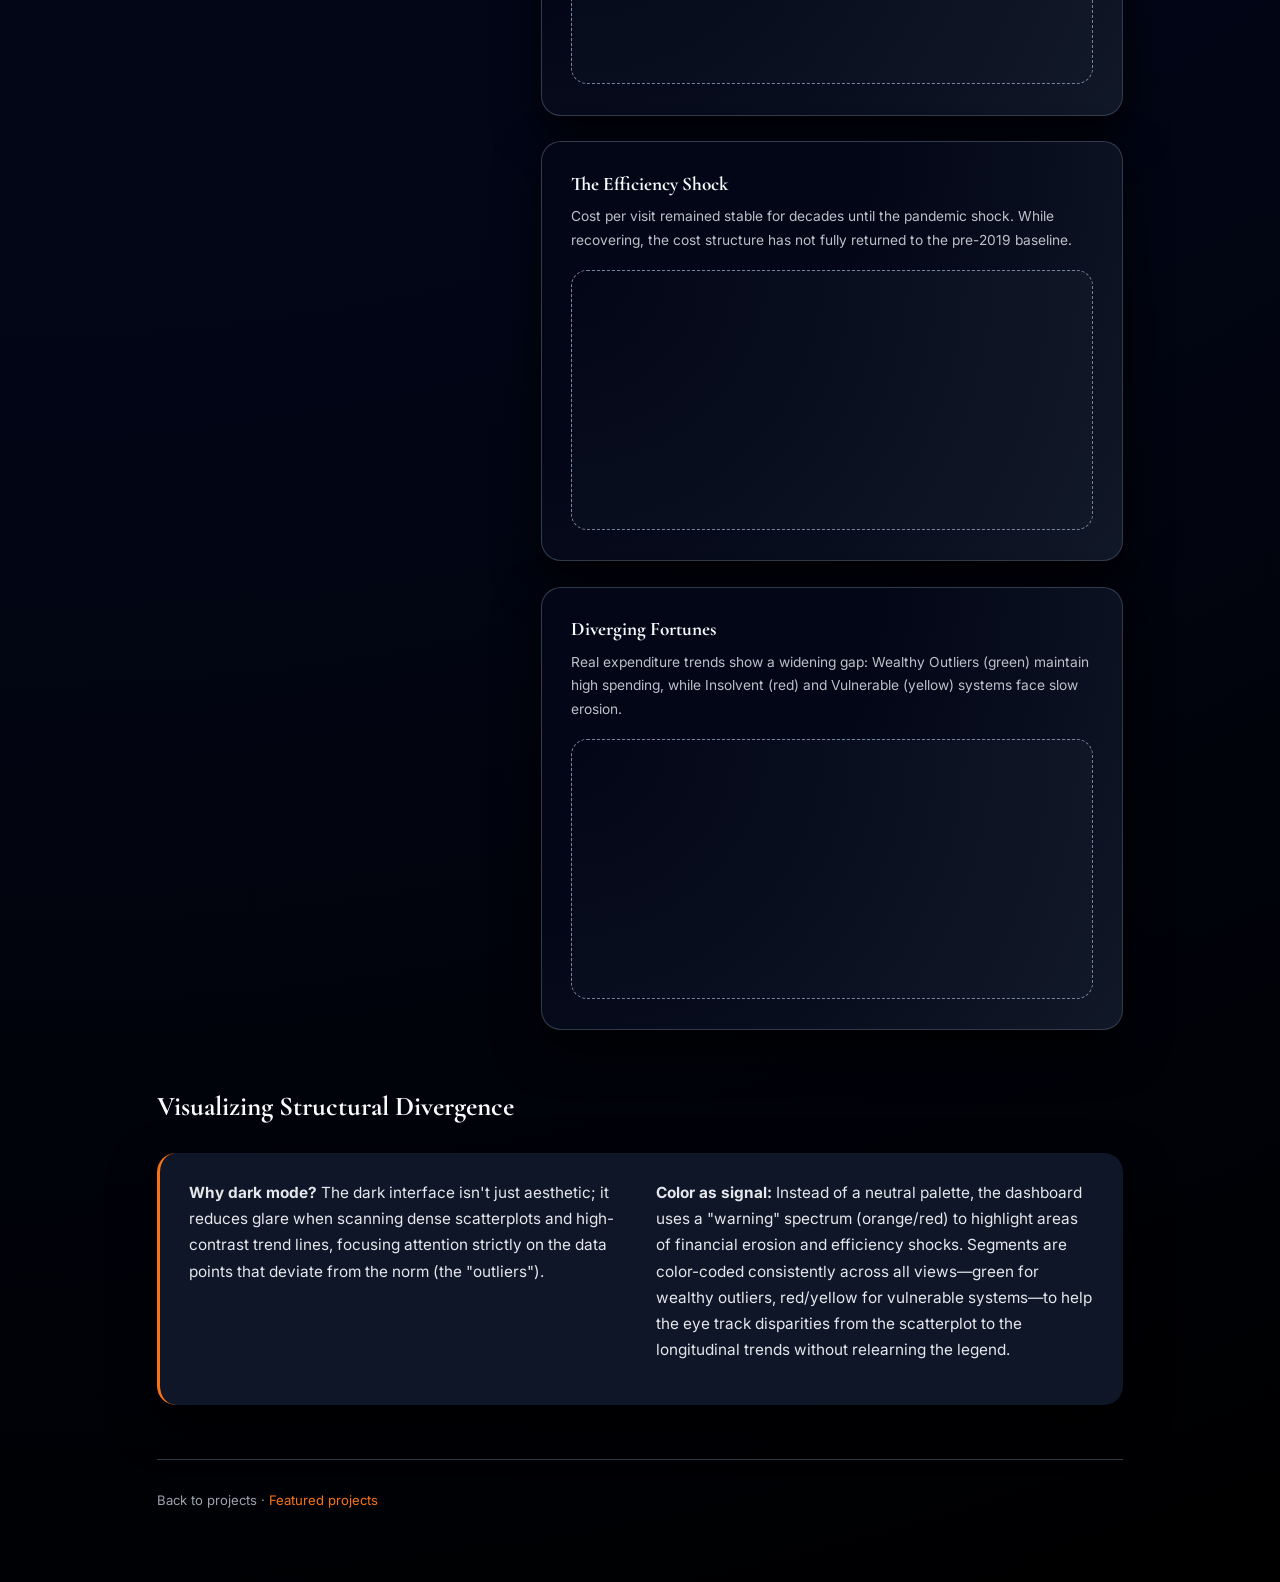
==== commit 7511a01f: "Update libraries-dashboard.html" ====
--- a/libraries-dashboard.html
+++ b/libraries-dashboard.html
@@ -140,12 +140,13 @@
 
 
     <!-- FOOTER -->
-    <footer class="footer">
-      <p>
-        Back to portfolio · <a href="../index.html#projects">Featured projects</a>
-      </p>
-    </footer>
 
+  <footer class="footer">
+        <p>
+          Back to projects · <a href="index.html#projects">Featured projects</a>
+        </p>
+      </footer>
+    
   </div>
 
   <!-- SCRIPTS -->
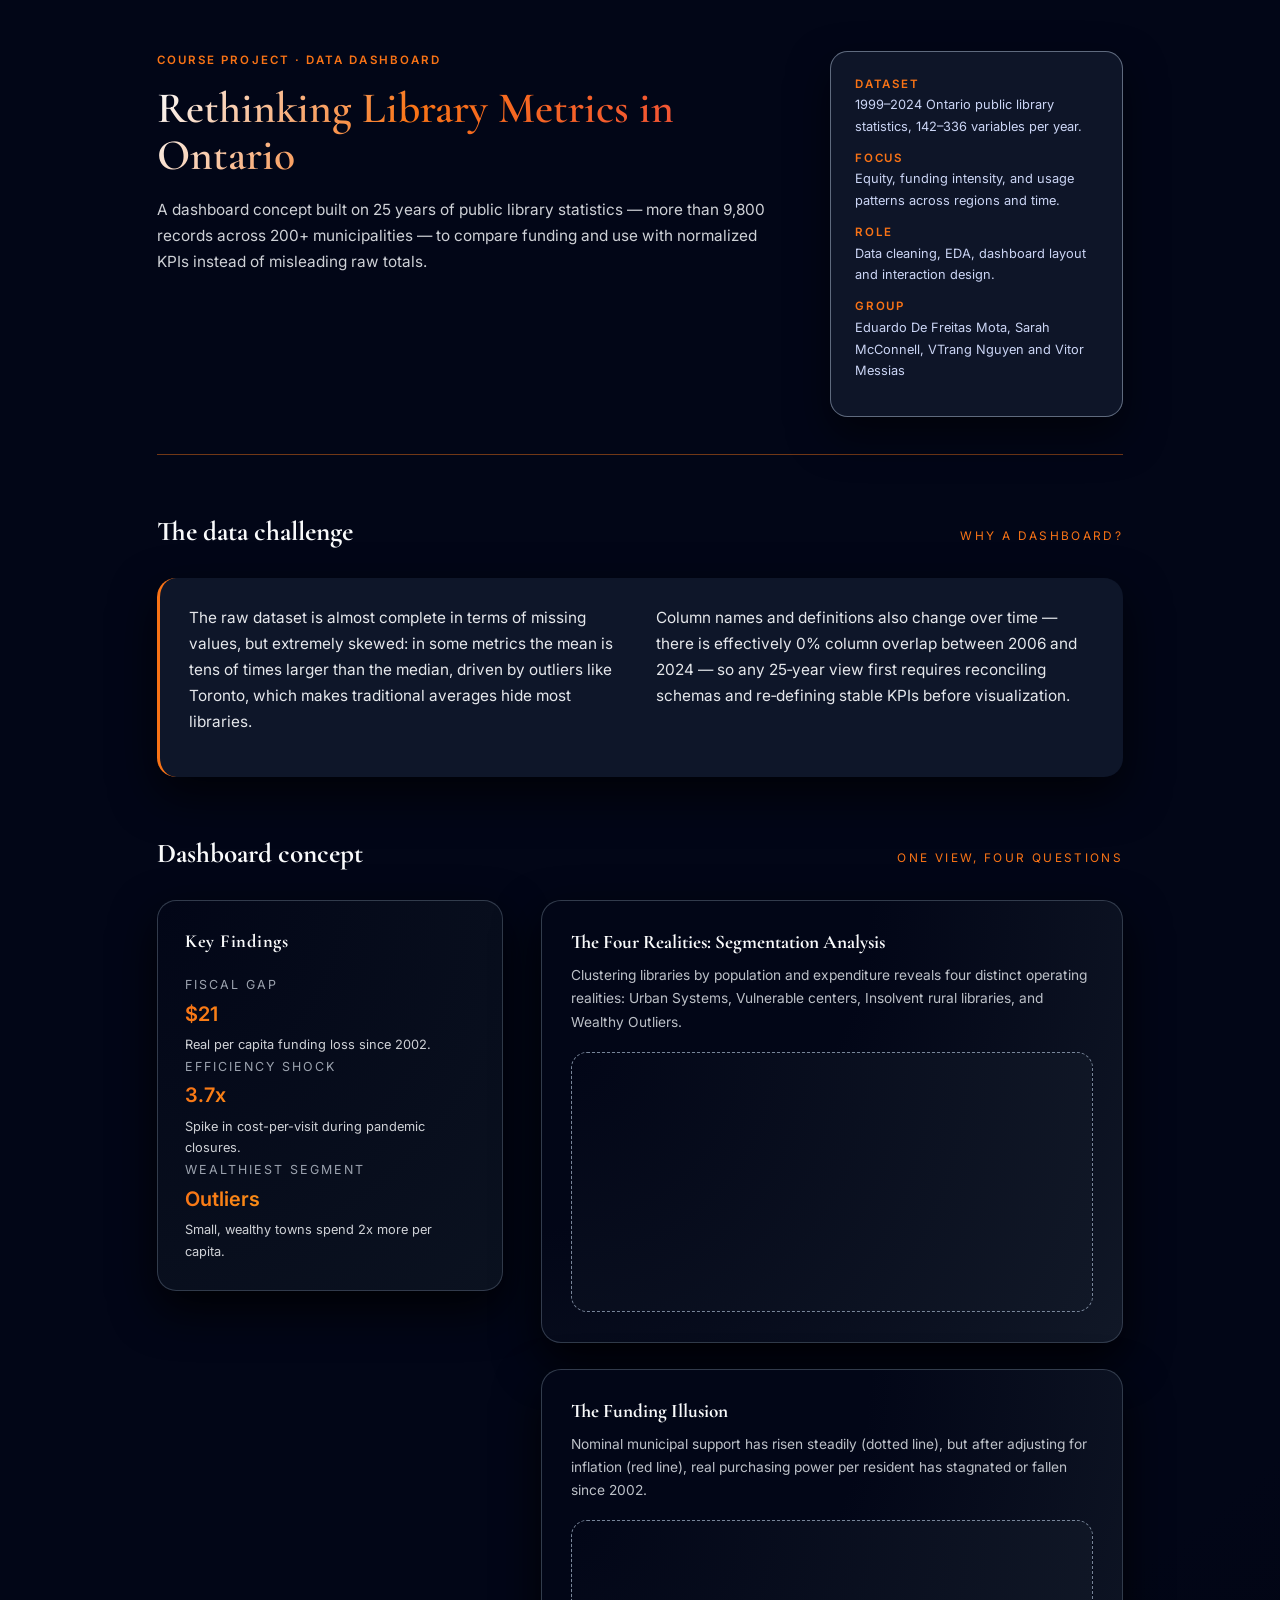
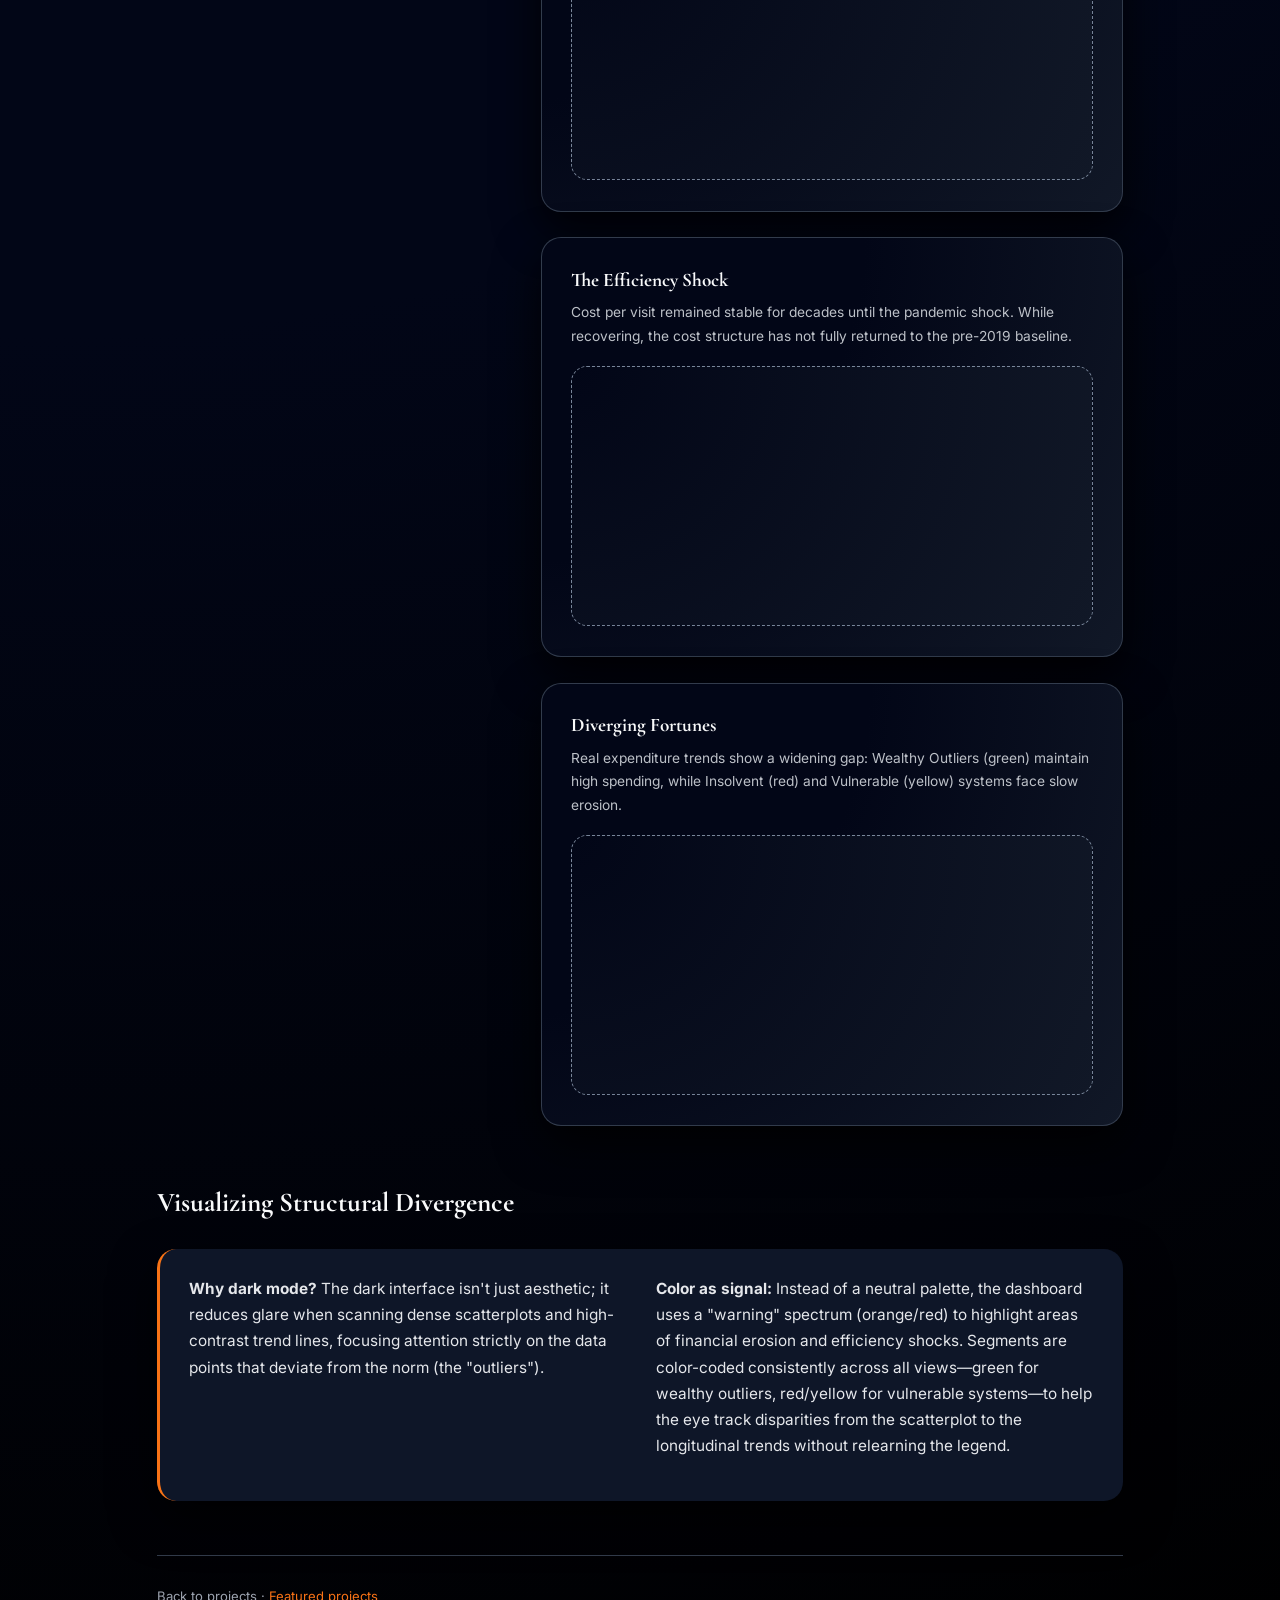
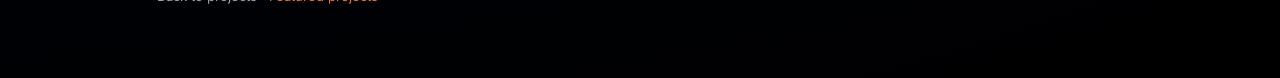
==== commit 234ac625: "Update libraries-dashboard.html" ====
--- a/libraries-dashboard.html
+++ b/libraries-dashboard.html
@@ -23,6 +23,7 @@
         <p><span>Dataset</span>1999–2024 Ontario public library statistics, 142–336 variables per year.</p>
         <p><span>Focus</span>Equity, funding intensity, and usage patterns across regions and time.</p>
         <p><span>Role</span>Data cleaning, EDA, dashboard layout and interaction design.</p>
+        <p><span>Group</span>Eduardo De Freitas Mota, Sarah McConnell, VTrang Nguyen and Vitor Messias </p>
       </aside>
     </header>
 
--- a/css/libraries-dashboard.css
+++ b/css/libraries-dashboard.css
@@ -1,7 +1,4 @@
 /* ========= LIBRARIES DASHBOARD ========= */
-
-/* Base */
-
 *,
 *::before,
 *::after {
@@ -23,15 +20,11 @@
   padding: 3.2rem 6vw 3.6rem;
 }
 
-/* Cross‑browser */
-
 html {
   scroll-behavior: smooth;
   -webkit-font-smoothing: antialiased;
   -moz-osx-font-smoothing: grayscale;
 }
-
-/* Hero */
 
 .hero {
   display: grid;
@@ -93,9 +86,6 @@
   color: #F97316;
   font-weight: 600;
 }
-
-/* Sections */
-
 .section {
   margin-top: 3.4rem;
 }
@@ -141,17 +131,12 @@
   gap: 1.8rem;
 }
 
-/* Dashboard layout */
-
 .dash-layout {
   display: grid;
   grid-template-columns: minmax(260px, 1.25fr) minmax(0, 2.1fr);
   gap: 2.4rem;
   align-items: flex-start;
 }
-
-/* Sidebar panels */
-
 .dash-sidebar {
   display: flex;
   flex-direction: column;
@@ -236,8 +221,6 @@
   margin-top: 0.2rem;
 }
 
-/* Main views */
-
 .dash-main {
   display: flex;
   flex-direction: column;
@@ -270,8 +253,6 @@
   margin-top: 1.1rem;
 }
 
-/* Viz placeholders */
-
 .viz-placeholder {
   border-radius: 1rem;
   border: 1px dashed rgba(148,163,184,0.8);
@@ -286,8 +267,6 @@
   letter-spacing: .16em;
   color: #9CA3AF;
 }
-
-/* Footer */
 
 .footer {
   margin-top: 3.4rem;
@@ -302,8 +281,6 @@
   text-decoration: none;
 }
 
-/* Responsive */
-
 @media (max-width: 900px) {
   .page {
     padding: 2.6rem 6vw 3rem;
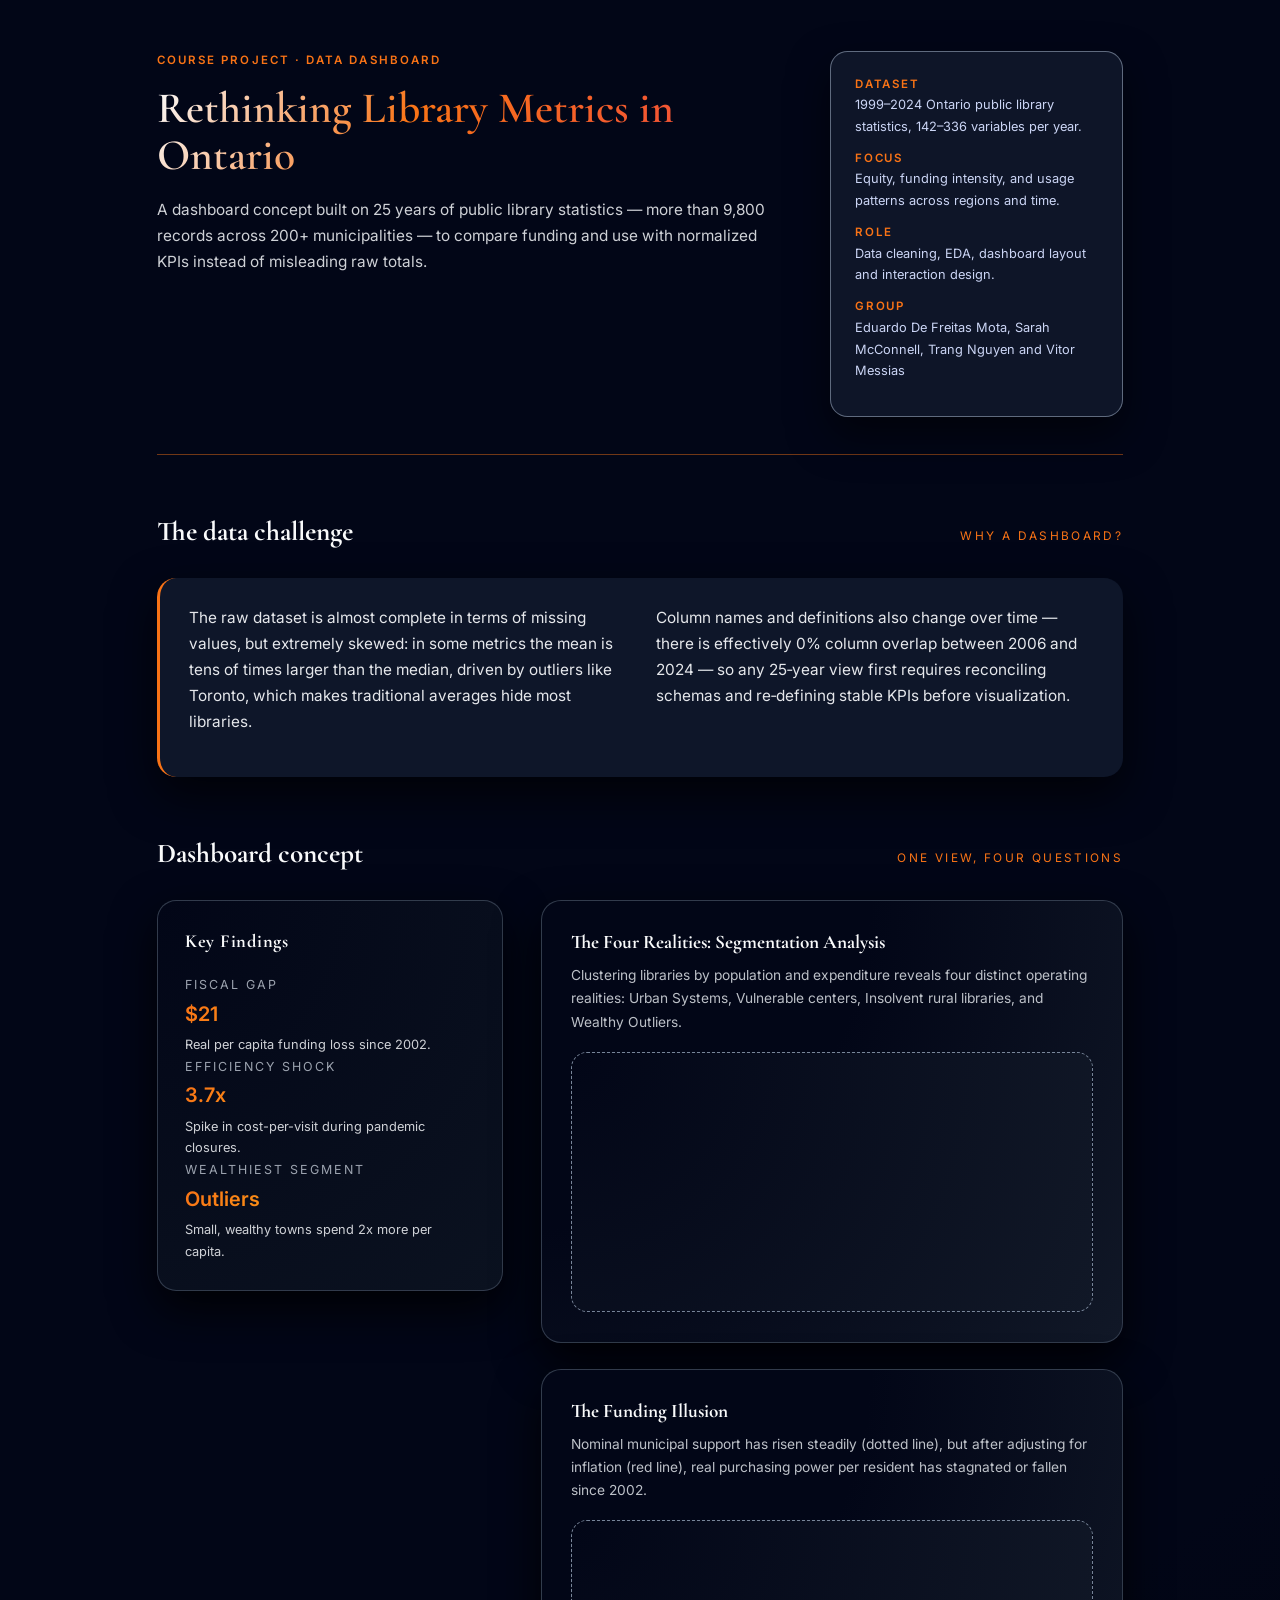
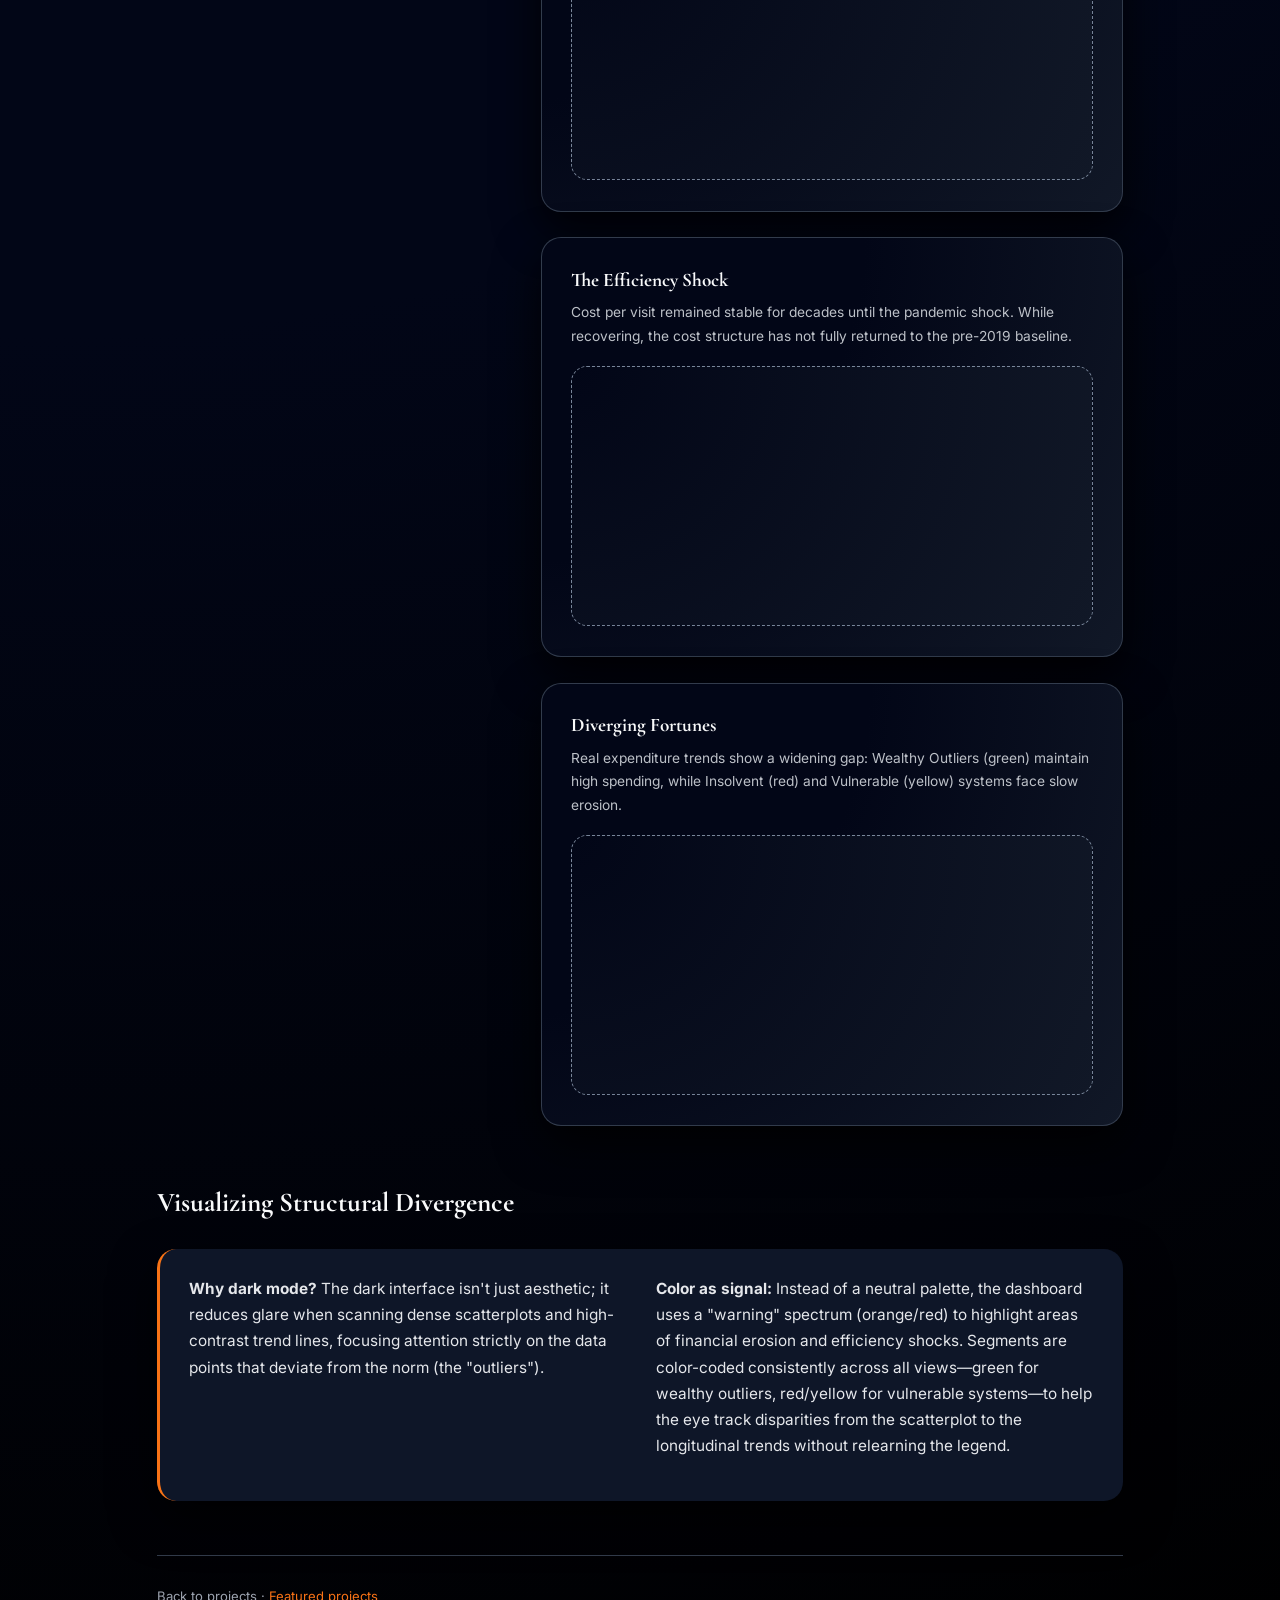
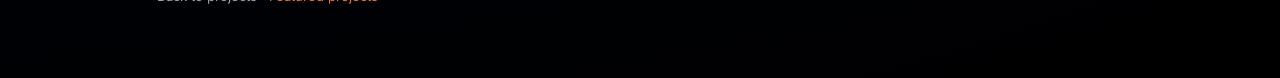
==== commit bbb5e6e5: "Update libraries-dashboard.html" ====
--- a/libraries-dashboard.html
+++ b/libraries-dashboard.html
@@ -23,7 +23,7 @@
         <p><span>Dataset</span>1999–2024 Ontario public library statistics, 142–336 variables per year.</p>
         <p><span>Focus</span>Equity, funding intensity, and usage patterns across regions and time.</p>
         <p><span>Role</span>Data cleaning, EDA, dashboard layout and interaction design.</p>
-        <p><span>Group</span>Eduardo De Freitas Mota, Sarah McConnell, VTrang Nguyen and Vitor Messias </p>
+        <p><span>Group</span>Eduardo De Freitas Mota, Sarah McConnell, Trang Nguyen and Vitor Messias </p>
       </aside>
     </header>
 
